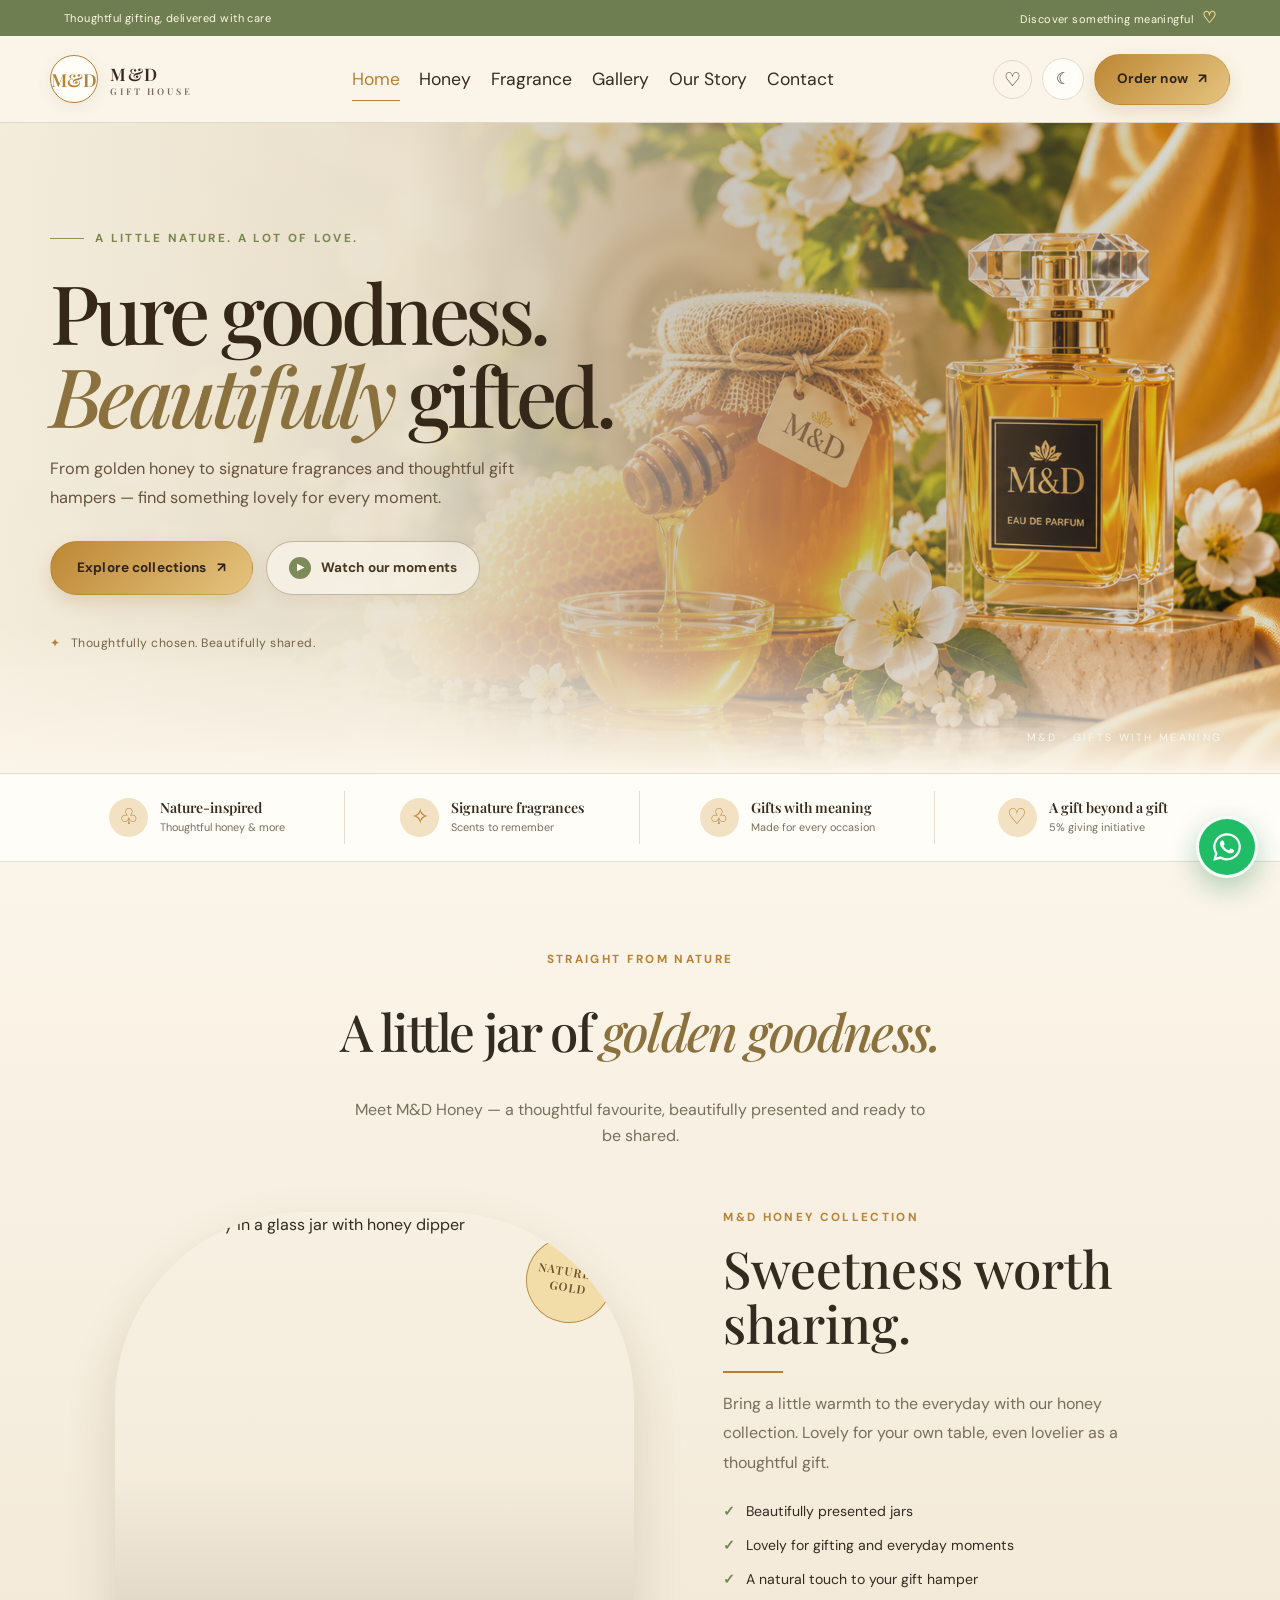
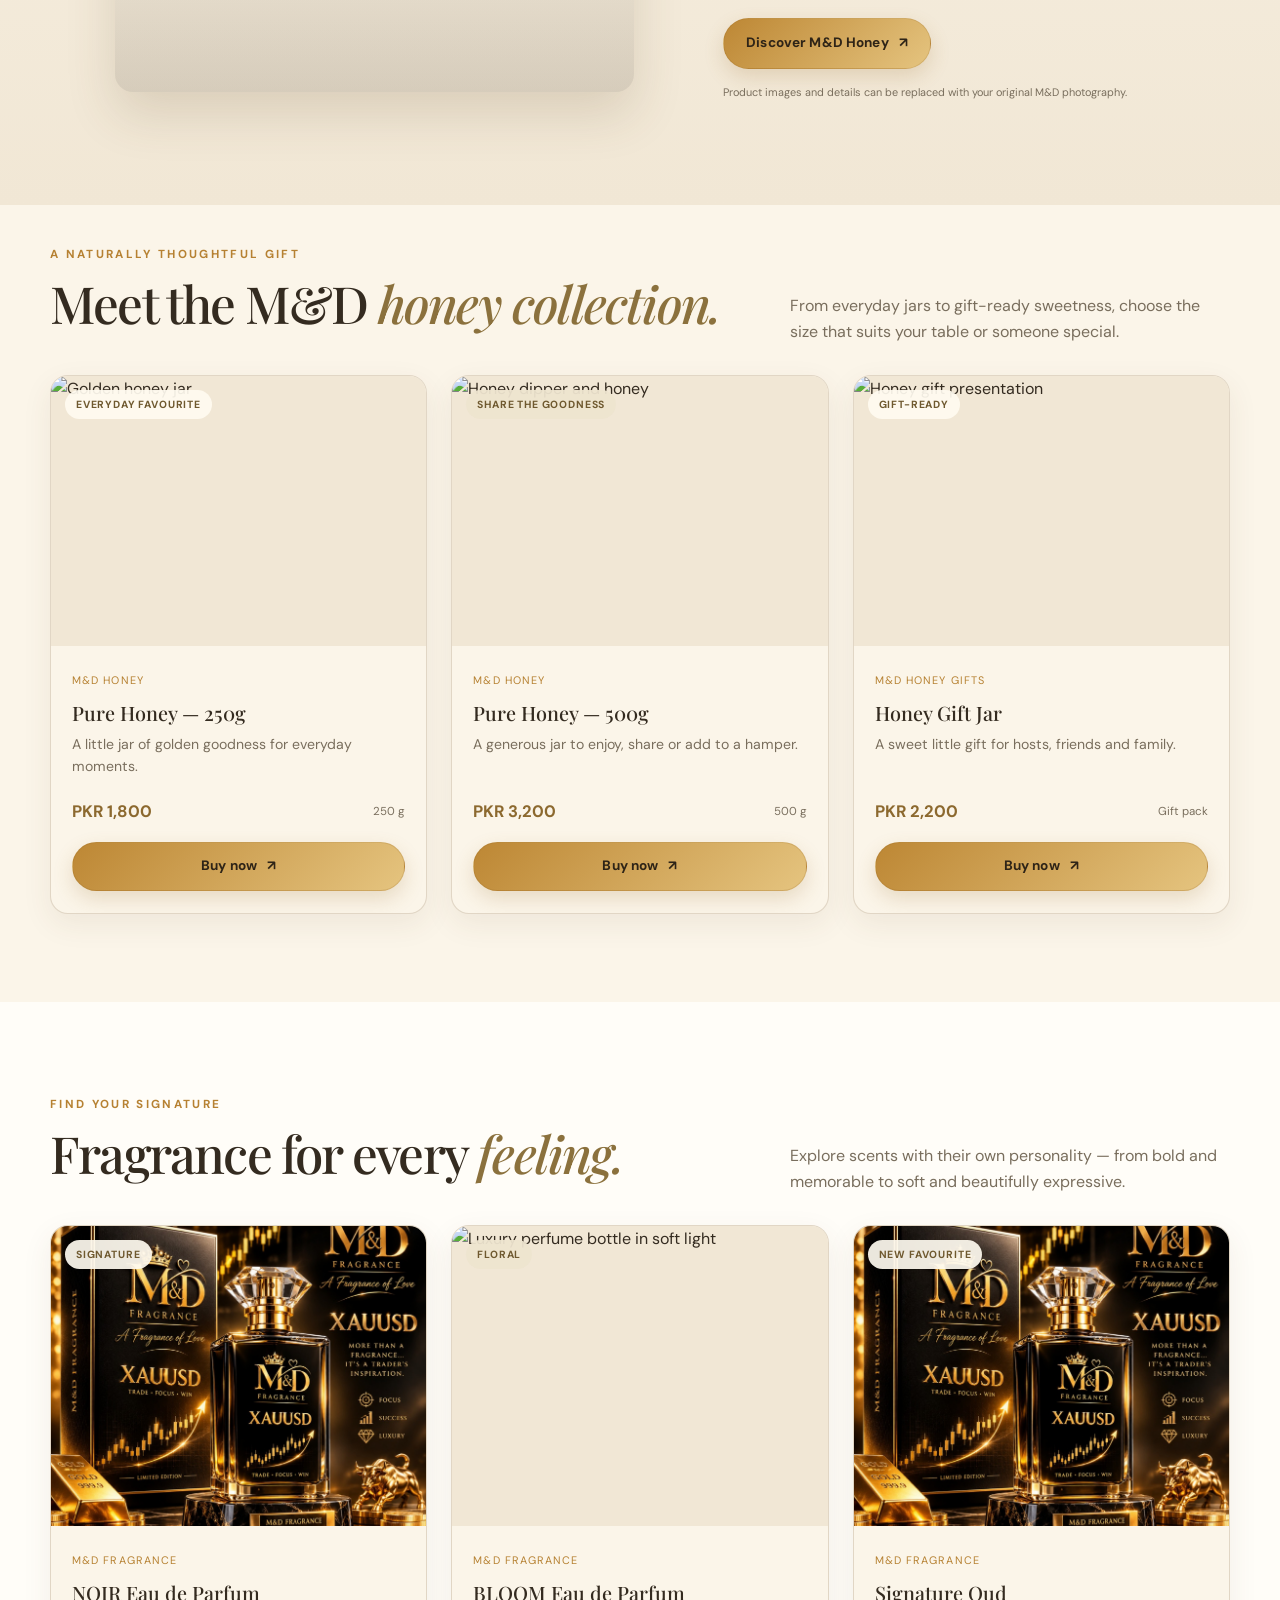
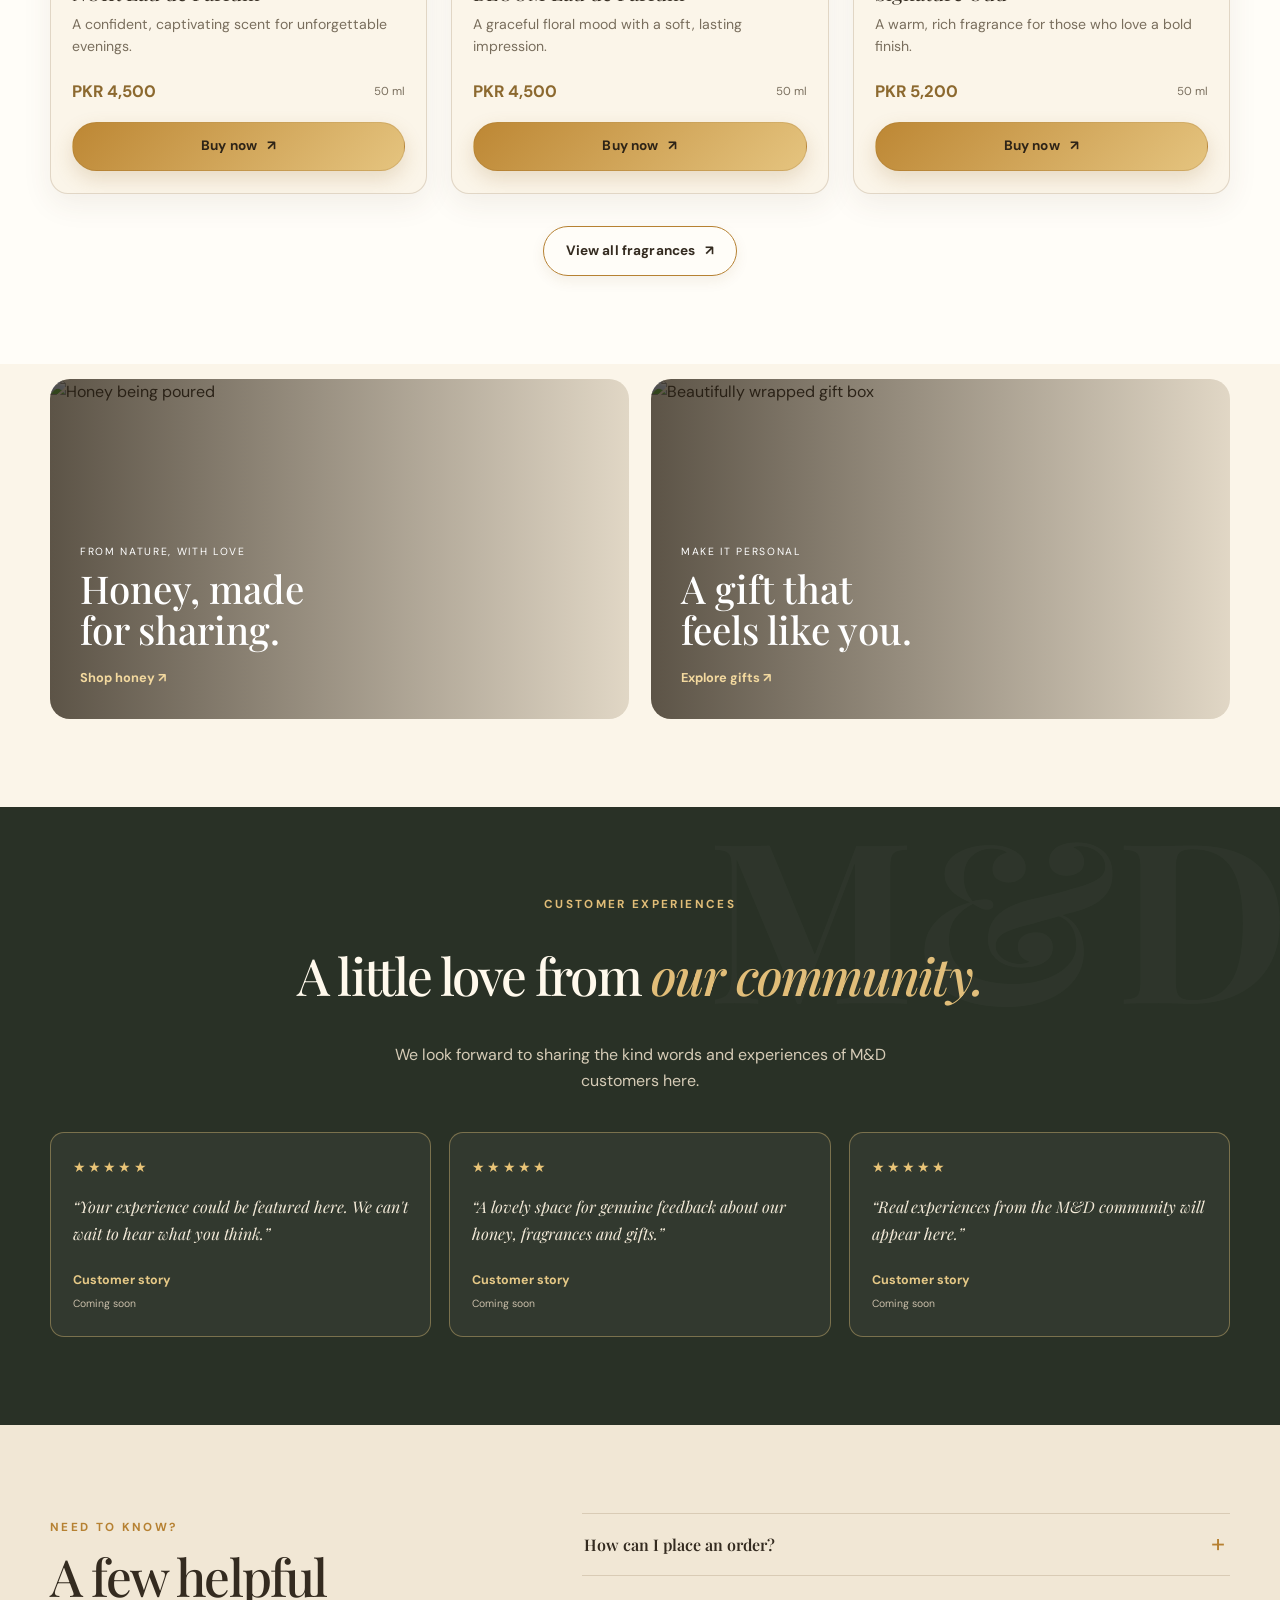
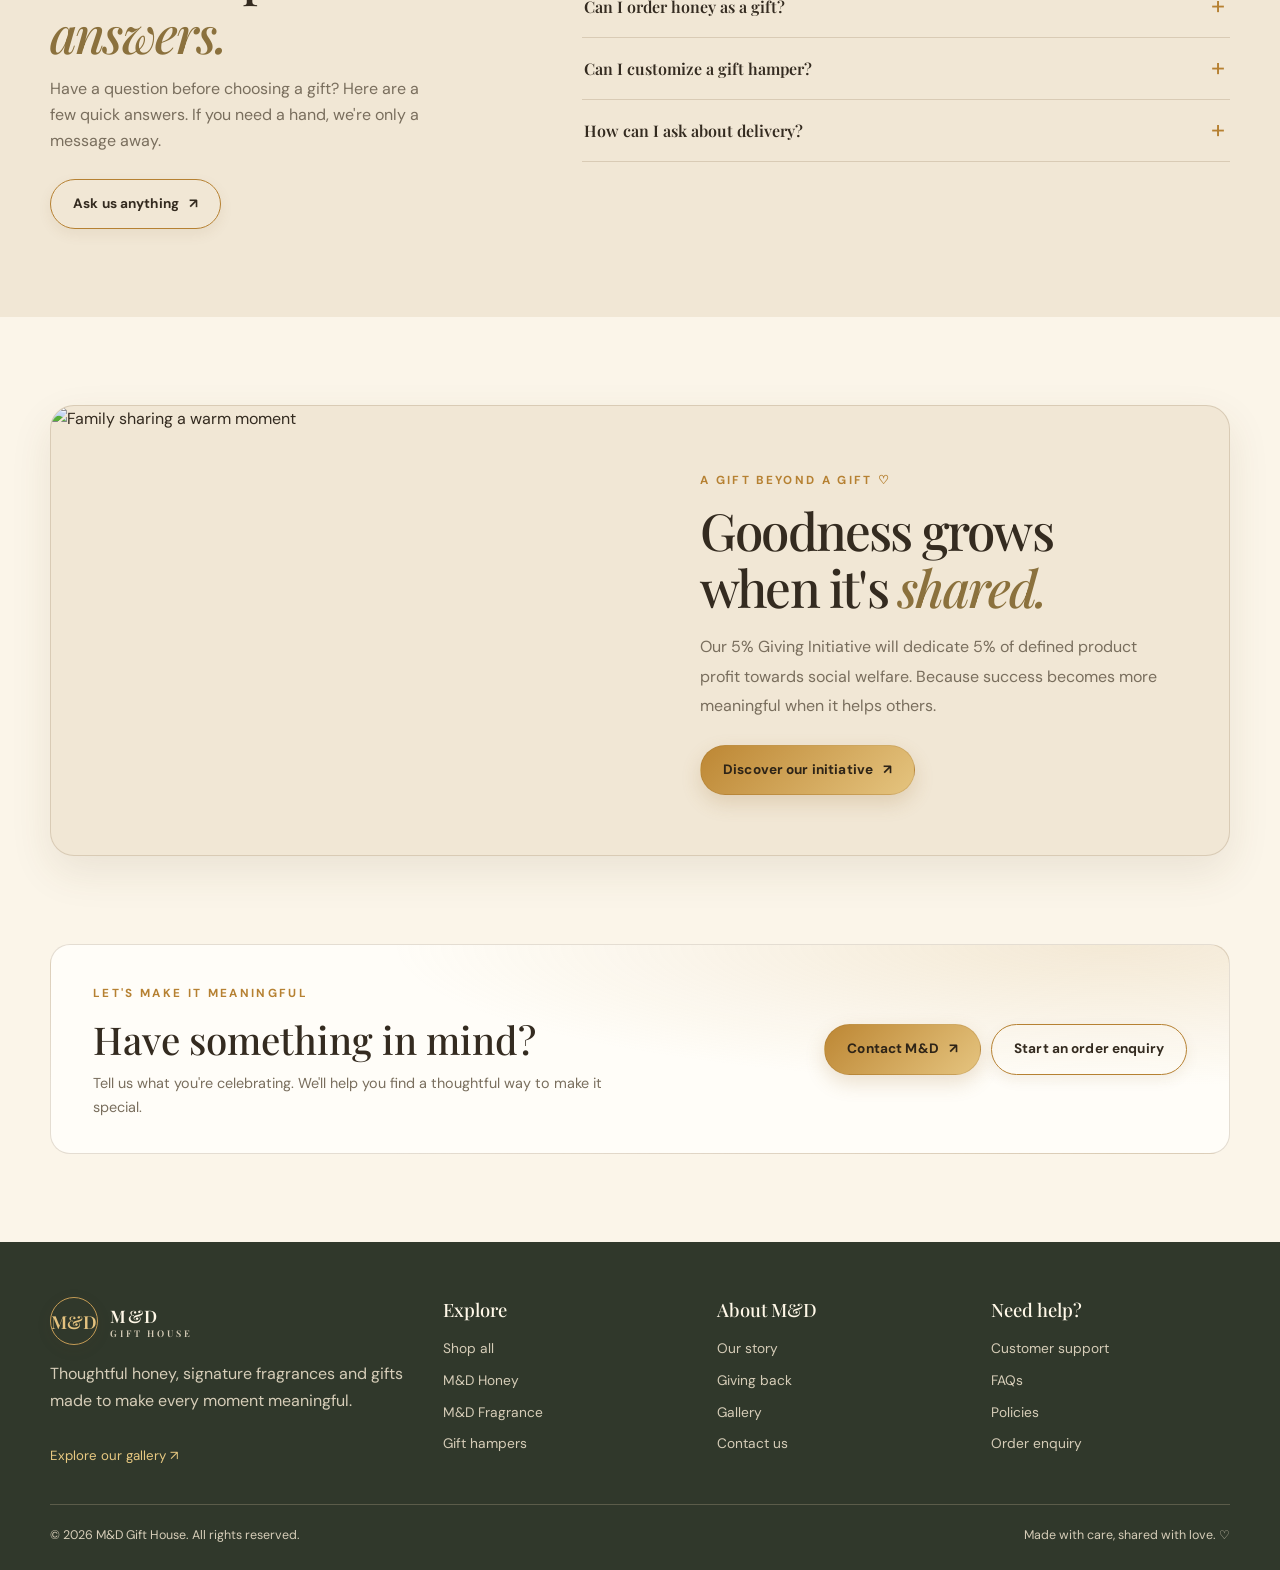
==== index.html @ a3ccd5cc "initial files added ,  working : true" ====
<!doctype html>
<html lang="en" data-theme="light">
  <head>
    <meta charset="utf-8" />
    <meta name="viewport" content="width=device-width,initial-scale=1" />
    <meta name="theme-color" content="#fbf5e9" />
    <title>M&D Gift House | Thoughtful Gifts, Naturally Beautiful</title>
    <meta
      name="description"
      content="Discover M&D honey, signature fragrances and thoughtful gift hampers — made to make every moment meaningful."
    />
    <link rel="preconnect" href="https://fonts.googleapis.com" />
    <link rel="preconnect" href="https://fonts.gstatic.com" crossorigin />
    <link rel="preconnect" href="https://images.unsplash.com" />
    <link
      href="https://fonts.googleapis.com/css2?family=DM+Sans:wght@400;500;600;700&family=Playfair+Display:wght@400;500;600;700&display=swap"
      rel="stylesheet"
    />
    <link rel="stylesheet" href="css/style.css" />
  </head>
  <body class="home-page">
    <div class="announcement">
      <span>Thoughtful gifting, delivered with care</span
      ><span>Discover something meaningful <b>♡</b></span>
    </div>
    <header class="site-header">
      <div class="container nav-wrap">
        <a class="brand" href="index.html" aria-label="M&D Gift House home"
          ><span class="brand-mark">M&amp;D</span
          ><span class="brand-name"
            >M&amp;D<span class="brand-sub">GIFT HOUSE</span></span
          ></a
        >
        <nav class="nav-links" data-nav aria-label="Main navigation">
          <a class="active" href="index.html">Home</a
          ><a href="shop.html#honey">Honey</a
          ><a href="shop.html#fragrance">Fragrance</a
          ><a href="gallery.html">Gallery</a><a href="story.html">Our Story</a
          ><a href="contact.html">Contact</a>
        </nav>
        <div class="nav-actions">
          <a class="nav-icon" href="order.html" aria-label="Your order">♡</a
          ><button
            class="theme-toggle"
            data-theme-toggle
            aria-label="Toggle light and dark theme"
          >
            ☾</button
          ><a class="btn btn--gold nav-cta" href="order.html"
            >Order now <span>↗</span></a
          ><button
            class="menu-toggle"
            data-menu-toggle
            aria-label="Open menu"
            aria-expanded="false"
          >
            ☰
          </button>
        </div>
      </div>
    </header>

    <main>
      <section class="hero hero-c">
        <div class="hero-shade"></div>
        <div class="container hero-inner">
          <div class="hero-content reveal">
            <span class="eyebrow hero-eyebrow"
              ><span class="eyebrow-line"></span> A little nature. A lot of
              love.</span
            >
            <h1>Pure goodness.<br /><em>Beautifully</em> gifted.</h1>
            <p>
              From golden honey to signature fragrances and thoughtful gift
              hampers — find something lovely for every moment.
            </p>
            <div class="hero-actions">
              <a class="btn btn--gold btn--large" href="shop.html"
                >Explore collections <span>↗</span></a
              ><a class="btn btn--glass" href="gallery.html"
                ><span class="play-dot">▶</span> Watch our moments</a
              >
            </div>
            <div class="hero-note">
              <span>✦</span> Thoughtfully chosen. Beautifully shared.
            </div>
          </div>
        </div>
        <div class="hero-bottom-label">M&amp;D · GIFTS WITH MEANING</div>
      </section>

      <section class="benefit-strip">
        <div class="container benefit-grid">
          <div>
            <span class="benefit-icon">♧</span
            ><span
              ><b>Nature-inspired</b
              ><small>Thoughtful honey & more</small></span
            >
          </div>
          <div>
            <span class="benefit-icon">✧</span
            ><span
              ><b>Signature fragrances</b
              ><small>Scents to remember</small></span
            >
          </div>
          <div>
            <span class="benefit-icon">♧</span
            ><span
              ><b>Gifts with meaning</b
              ><small>Made for every occasion</small></span
            >
          </div>
          <div>
            <span class="benefit-icon">♡</span
            ><span
              ><b>A gift beyond a gift</b
              ><small>5% giving initiative</small></span
            >
          </div>
        </div>
      </section>

      <section class="section honey-feature" id="honey">
        <div class="container">
          <div class="section-head section-head-center reveal">
            <span class="eyebrow">Straight from nature</span>
            <h2 class="heading">A little jar of <em>golden goodness.</em></h2>
            <p>
              Meet M&amp;D Honey — a thoughtful favourite, beautifully presented
              and ready to be shared.
            </p>
          </div>
          <div class="honey-layout">
            <div class="honey-photo reveal">
              <img
                src="https://images.unsplash.com/photo-1587049352851-8d4e89133924?auto=format&fit=crop&w=1200&q=88"
                alt="Golden honey in a glass jar with honey dipper"
                loading="lazy"
              /><span class="photo-stamp">NATURE'S<br />GOLD</span>
            </div>
            <div class="honey-copy reveal">
              <span class="eyebrow">M&amp;D honey collection</span>
              <h3>Sweetness worth<br />sharing.</h3>
              <p>
                Bring a little warmth to the everyday with our honey collection.
                Lovely for your own table, even lovelier as a thoughtful gift.
              </p>
              <ul class="check-list">
                <li>Beautifully presented jars</li>
                <li>Lovely for gifting and everyday moments</li>
                <li>A natural touch to your gift hamper</li>
              </ul>
              <a class="btn btn--gold" href="shop.html#honey"
                >Discover M&amp;D Honey <span>↗</span></a
              >
              <div class="honey-footnote">
                Product images and details can be replaced with your original
                M&amp;D photography.
              </div>
            </div>
          </div>
        </div>
      </section>

      <section class="section honey-shop-section">
        <div class="container">
          <div class="section-head reveal">
            <div>
              <span class="eyebrow">A naturally thoughtful gift</span>
              <h2 class="heading">
                Meet the M&amp;D <em>honey collection.</em>
              </h2>
            </div>
            <p>
              From everyday jars to gift-ready sweetness, choose the size that
              suits your table or someone special.
            </p>
          </div>
          <div class="product-grid">
            <article class="product-card reveal">
              <a class="product-photo" href="order.html?product=honey-250"
                ><img
                  src="https://images.unsplash.com/photo-1587049352851-8d4e89133924?auto=format&fit=crop&w=900&q=85"
                  alt="Golden honey jar"
                  loading="lazy"
                /><span class="product-badge">Everyday favourite</span></a
              >
              <div class="product-info">
                <span class="tag">M&amp;D honey</span>
                <h3>Pure Honey — 250g</h3>
                <p>A little jar of golden goodness for everyday moments.</p>
                <div class="product-meta">
                  <span class="price">PKR 1,800</span
                  ><span class="size-label">250 g</span>
                </div>
                <a
                  class="btn btn--gold btn--buy"
                  href="order.html?product=honey-250"
                  >Buy now <span>↗</span></a
                >
              </div>
            </article>
            <article class="product-card reveal">
              <a class="product-photo" href="order.html?product=honey-500"
                ><img
                  src="https://images.unsplash.com/photo-1471943311424-646960669fbc?auto=format&fit=crop&w=900&q=85"
                  alt="Honey dipper and honey"
                  loading="lazy"
                /><span class="product-badge product-badge-soft"
                  >Share the goodness</span
                ></a
              >
              <div class="product-info">
                <span class="tag">M&amp;D honey</span>
                <h3>Pure Honey — 500g</h3>
                <p>A generous jar to enjoy, share or add to a hamper.</p>
                <div class="product-meta">
                  <span class="price">PKR 3,200</span
                  ><span class="size-label">500 g</span>
                </div>
                <a
                  class="btn btn--gold btn--buy"
                  href="order.html?product=honey-500"
                  >Buy now <span>↗</span></a
                >
              </div>
            </article>
            <article class="product-card reveal">
              <a class="product-photo" href="order.html?product=honey-gift"
                ><img
                  src="https://images.unsplash.com/photo-1603905179139-d4b5b7f8f7f8?auto=format&fit=crop&w=900&q=85"
                  alt="Honey gift presentation"
                  loading="lazy"
                /><span class="product-badge">Gift-ready</span></a
              >
              <div class="product-info">
                <span class="tag">M&amp;D honey gifts</span>
                <h3>Honey Gift Jar</h3>
                <p>A sweet little gift for hosts, friends and family.</p>
                <div class="product-meta">
                  <span class="price">PKR 2,200</span
                  ><span class="size-label">Gift pack</span>
                </div>
                <a
                  class="btn btn--gold btn--buy"
                  href="order.html?product=honey-gift"
                  >Buy now <span>↗</span></a
                >
              </div>
            </article>
          </div>
        </div>
      </section>

      <section class="section fragrance-section" id="fragrance">
        <div class="container">
          <div class="section-head reveal">
            <div>
              <span class="eyebrow">Find your signature</span>
              <h2 class="heading">Fragrance for every <em>feeling.</em></h2>
            </div>
            <p>
              Explore scents with their own personality — from bold and
              memorable to soft and beautifully expressive.
            </p>
          </div>
          <div class="product-grid fragrance-grid">
            <article class="product-card reveal">
              <a class="product-photo" href="shop.html#fragrance"
                ><img
                  src="./assets/images/md-xauusd-reference.jpg"
                  alt="Elegant dark perfume bottle"
                  loading="lazy"
                /><span class="product-badge">Signature</span></a
              >
              <div class="product-info">
                <span class="tag">M&amp;D fragrance</span>
                <h3>NOIR Eau de Parfum</h3>
                <p>
                  A confident, captivating scent for unforgettable evenings.
                </p>
                <div class="product-meta">
                  <span class="price">PKR 4,500</span
                  ><span class="size-label">50 ml</span>
                </div>
                <a
                  class="btn btn--gold btn--buy"
                  href="order.html?product=noir-50"
                  >Buy now <span>↗</span></a
                >
              </div>
            </article>
            <article class="product-card reveal">
              <a class="product-photo" href="shop.html#fragrance"
                ><img
                  src="https://images.unsplash.com/photo-1541643600914-78b084683601?auto=format&fit=crop&w=900&q=85"
                  alt="Luxury perfume bottle in soft light"
                  loading="lazy"
                /><span class="product-badge product-badge-soft"
                  >Floral</span
                ></a
              >
              <div class="product-info">
                <span class="tag">M&amp;D fragrance</span>
                <h3>BLOOM Eau de Parfum</h3>
                <p>A graceful floral mood with a soft, lasting impression.</p>
                <div class="product-meta">
                  <span class="price">PKR 4,500</span
                  ><span class="size-label">50 ml</span>
                </div>
                <a
                  class="btn btn--gold btn--buy"
                  href="order.html?product=bloom-50"
                  >Buy now <span>↗</span></a
                >
              </div>
            </article>
            <article class="product-card reveal">
              <a class="product-photo" href="shop.html#fragrance"
                ><img
                  src="./assets/images/md-fragrance-hero.jpg"
                  alt="Premium perfume bottle product photography"
                  loading="lazy"
                /><span class="product-badge">New favourite</span></a
              >
              <div class="product-info">
                <span class="tag">M&amp;D fragrance</span>
                <h3>Signature Oud</h3>
                <p>A warm, rich fragrance for those who love a bold finish.</p>
                <div class="product-meta">
                  <span class="price">PKR 5,200</span
                  ><span class="size-label">50 ml</span>
                </div>
                <a
                  class="btn btn--gold btn--buy"
                  href="order.html?product=oud-50"
                  >Buy now <span>↗</span></a
                >
              </div>
            </article>
          </div>
          <div class="center-action">
            <a class="btn btn--outline" href="shop.html#fragrance"
              >View all fragrances <span>↗</span></a
            >
          </div>
        </div>
      </section>

      <section class="section collection-promo">
        <div class="container promo-grid">
          <a class="promo-card promo-honey reveal" href="shop.html#honey"
            ><img
              src="https://images.unsplash.com/photo-1471943311424-646960669fbc?auto=format&fit=crop&w=1100&q=85"
              alt="Honey being poured"
              loading="lazy"
            /><span class="promo-overlay"></span
            ><span class="promo-copy"
              ><small>FROM NATURE, WITH LOVE</small
              ><strong>Honey, made<br />for sharing.</strong
              ><b>Shop honey ↗</b></span
            ></a
          ><a class="promo-card promo-gifts reveal" href="shop.html#gifts"
            ><img
              src="https://images.unsplash.com/photo-1513201099705-a9746e1e201f?auto=format&fit=crop&w=1100&q=85"
              alt="Beautifully wrapped gift box"
              loading="lazy"
            /><span class="promo-overlay"></span
            ><span class="promo-copy"
              ><small>MAKE IT PERSONAL</small
              ><strong>A gift that<br />feels like you.</strong
              ><b>Explore gifts ↗</b></span
            ></a
          >
        </div>
      </section>

      <section class="section reviews-section">
        <div class="container">
          <div class="section-head section-head-center reveal">
            <span class="eyebrow">Customer experiences</span>
            <h2 class="heading">A little love from <em>our community.</em></h2>
            <p>
              We look forward to sharing the kind words and experiences of
              M&amp;D customers here.
            </p>
          </div>
          <div class="review-grid">
            <article class="review-card reveal">
              <div class="stars">★★★★★</div>
              <p>
                “Your experience could be featured here. We can't wait to hear
                what you think.”
              </p>
              <span class="review-name"
                >Customer story <small>Coming soon</small></span
              >
            </article>
            <article class="review-card reveal">
              <div class="stars">★★★★★</div>
              <p>
                “A lovely space for genuine feedback about our honey, fragrances
                and gifts.”
              </p>
              <span class="review-name"
                >Customer story <small>Coming soon</small></span
              >
            </article>
            <article class="review-card reveal">
              <div class="stars">★★★★★</div>
              <p>
                “Real experiences from the M&amp;D community will appear here.”
              </p>
              <span class="review-name"
                >Customer story <small>Coming soon</small></span
              >
            </article>
          </div>
        </div>
      </section>

      <section class="section faq-section" id="faq">
        <div class="container faq-layout">
          <div class="faq-intro reveal">
            <span class="eyebrow">Need to know?</span>
            <h2 class="heading">A few helpful <em>answers.</em></h2>
            <p>
              Have a question before choosing a gift? Here are a few quick
              answers. If you need a hand, we're only a message away.
            </p>
            <a class="btn btn--outline" href="contact.html"
              >Ask us anything <span>↗</span></a
            >
          </div>
          <div class="faq-list reveal">
            <details>
              <summary>How can I place an order?</summary>
              <p>
                Choose your favourite product and use the Buy Now or Order Now
                button to send your order enquiry through WhatsApp.
              </p>
            </details>
            <details>
              <summary>Can I order honey as a gift?</summary>
              <p>
                Absolutely. You can enquire about M&amp;D Honey and ask us about
                gift-ready presentation and hamper options.
              </p>
            </details>
            <details>
              <summary>Can I customize a gift hamper?</summary>
              <p>
                Yes. Share the occasion and your preferences through our contact
                or order enquiry form and we'll help you explore options.
              </p>
            </details>
            <details>
              <summary>How can I ask about delivery?</summary>
              <p>
                Send us your city and selected products through WhatsApp so our
                team can confirm delivery availability and charges.
              </p>
            </details>
          </div>
        </div>
      </section>

      <section class="section giving-section">
        <div class="container giving-card reveal">
          <div class="giving-art">
            <img
              src="https://images.unsplash.com/photo-1511895426328-dc8714191300?auto=format&fit=crop&w=1000&q=85"
              alt="Family sharing a warm moment"
              loading="lazy"
            />
          </div>
          <div class="giving-copy">
            <span class="eyebrow">A gift beyond a gift ♡</span>
            <h2 class="heading">
              Goodness grows<br />when it's <em>shared.</em>
            </h2>
            <p>
              Our 5% Giving Initiative will dedicate 5% of defined product
              profit towards social welfare. Because success becomes more
              meaningful when it helps others.
            </p>
            <a class="btn btn--gold" href="giving-back.html"
              >Discover our initiative <span>↗</span></a
            >
          </div>
        </div>
      </section>

      <section class="section contact-cta-section">
        <div class="container contact-cta reveal">
          <div>
            <span class="eyebrow">Let's make it meaningful</span>
            <h2>Have something in mind?</h2>
            <p>
              Tell us what you're celebrating. We'll help you find a thoughtful
              way to make it special.
            </p>
          </div>
          <div class="cta-actions">
            <a class="btn btn--gold" href="contact.html"
              >Contact M&amp;D <span>↗</span></a
            ><a class="btn btn--outline" href="order.html"
              >Start an order enquiry</a
            >
          </div>
        </div>
      </section>
    </main>

    <footer class="site-footer">
      <div class="container">
        <div class="footer-grid">
          <div>
            <a class="brand" href="index.html"
              ><span class="brand-mark">M&amp;D</span
              ><span class="brand-name"
                >M&amp;D<span class="brand-sub">GIFT HOUSE</span></span
              ></a
            >
            <p class="muted footer-about">
              Thoughtful honey, signature fragrances and gifts made to make
              every moment meaningful.
            </p>
            <a class="footer-cta" href="gallery.html">Explore our gallery ↗</a>
          </div>
          <div>
            <h4>Explore</h4>
            <div class="footer-links">
              <a href="shop.html">Shop all</a
              ><a href="shop.html#honey">M&amp;D Honey</a
              ><a href="shop.html#fragrance">M&amp;D Fragrance</a
              ><a href="shop.html#gifts">Gift hampers</a>
            </div>
          </div>
          <div>
            <h4>About M&amp;D</h4>
            <div class="footer-links">
              <a href="story.html">Our story</a
              ><a href="giving-back.html">Giving back</a
              ><a href="gallery.html">Gallery</a
              ><a href="contact.html">Contact us</a>
            </div>
          </div>
          <div>
            <h4>Need help?</h4>
            <div class="footer-links">
              <a href="contact.html">Customer support</a
              ><a href="info.html#faq">FAQs</a
              ><a href="info.html#policies">Policies</a
              ><a href="order.html">Order enquiry</a>
            </div>
          </div>
        </div>
        <div class="footer-bottom">
          <span
            >© <span data-year></span> M&amp;D Gift House. All rights
            reserved.</span
          ><span>Made with care, shared with love. ♡</span>
        </div>
      </div>
    </footer>
    <a
      class="whatsapp-float"
      data-whatsapp
      href="#"
      aria-label="Chat with M&D on WhatsApp"
      title="Chat with M&D on WhatsApp"
      ><svg viewBox="0 0 32 32" aria-hidden="true">
        <path
          fill="currentColor"
          d="M16.04 3C8.87 3 3.04 8.75 3.04 15.83c0 2.27.61 4.49 1.77 6.43L3 29l6.94-1.8a13.2 13.2 0 0 0 6.1 1.5h.01c7.17 0 13-5.75 13-12.83 0-3.43-1.35-6.65-3.8-9.08A13.02 13.02 0 0 0 16.04 3Zm0 23.52h-.01a10.9 10.9 0 0 1-5.55-1.51l-.4-.24-4.12 1.07 1.1-3.98-.26-.41a10.6 10.6 0 0 1-1.66-5.62c0-5.9 4.89-10.7 10.9-10.7 2.9 0 5.64 1.11 7.7 3.14a10.5 10.5 0 0 1 3.2 7.56c0 5.9-4.89 10.69-10.9 10.69Zm5.98-8.02c-.33-.16-1.94-.94-2.24-1.05-.3-.11-.52-.16-.74.16-.22.32-.85 1.05-1.04 1.27-.19.21-.38.24-.71.08-.33-.16-1.39-.5-2.65-1.6-.98-.85-1.64-1.9-1.83-2.22-.19-.32-.02-.49.14-.65.15-.14.33-.37.49-.55.16-.19.22-.32.33-.53.11-.21.06-.4-.03-.56-.08-.16-.74-1.75-1.02-2.4-.27-.63-.54-.55-.74-.56h-.63c-.22 0-.57.08-.87.4-.3.32-1.14 1.1-1.14 2.69 0 1.58 1.17 3.11 1.33 3.32.16.21 2.3 3.45 5.58 4.83.78.33 1.39.53 1.86.68.78.24 1.49.21 2.05.13.63-.09 1.94-.78 2.22-1.53.27-.75.27-1.4.19-1.53-.08-.13-.3-.21-.63-.37Z"
        /></svg
    ></a>
    <script src="js/config.js"></script>
    <script src="js/main.js"></script>
  </body>
</html>
---- css/style.css ----
@import url("https://fonts.googleapis.com/css2?family=DM+Sans:wght@400;500;600;700&family=Playfair+Display:wght@400;500;600;700&display=swap");
:root {
  --bg: #f8f5ee;
  --surface: #fffdf8;
  --surface2: #eee6d8;
  --text: #29231b;
  --muted: #766d60;
  --gold: #ad8240;
  --gold2: #d7b879;
  --gold-pale: #ead9b8;
  --line: rgba(93, 69, 34, 0.17);
  --shadow: 0 18px 55px rgba(61, 45, 23, 0.1);
  --radius: 22px;
  --serif: "Playfair Display", Georgia, serif;
  --sans: "DM Sans", Arial, sans-serif;
}
html[data-theme="dark"] {
  --bg: #211d19;
  --surface: #2b2621;
  --surface2: #352e27;
  --text: #f7f0e4;
  --muted: #c0b4a2;
  --gold: #d3ad69;
  --gold2: #efd39b;
  --gold-pale: #57452d;
  --line: rgba(230, 199, 143, 0.2);
  --shadow: 0 18px 55px rgba(0, 0, 0, 0.22);
}
* {
  box-sizing: border-box;
}
html {
  scroll-behavior: smooth;
}
body {
  margin: 0;
  background: var(--bg);
  color: var(--text);
  font-family: var(--sans);
  line-height: 1.65;
  transition:
    background 0.3s,
    color 0.3s;
}
img,
video {
  display: block;
  max-width: 100%;
}
a {
  color: inherit;
  text-decoration: none;
}
button,
input,
select,
textarea {
  font: inherit;
}
button {
  cursor: pointer;
}
.container {
  width: min(1180px, calc(100% - 44px));
  margin: auto;
}
.section {
  padding: 88px 0;
}
.section--compact {
  padding: 58px 0;
}
.eyebrow {
  color: var(--gold);
  font-size: 0.73rem;
  font-weight: 700;
  letter-spacing: 0.2em;
  text-transform: uppercase;
}
.heading {
  font: 500 clamp(2rem, 4vw, 3.35rem)/1.12 var(--serif);
  letter-spacing: -0.035em;
  margin: 10px 0 16px;
}
.lead {
  color: var(--muted);
  max-width: 650px;
  font-size: 1.03rem;
}
.section-head {
  display: flex;
  justify-content: space-between;
  align-items: end;
  gap: 24px;
  margin-bottom: 30px;
}
.section-head p {
  max-width: 440px;
  color: var(--muted);
  margin: 0;
}
.btn {
  display: inline-flex;
  align-items: center;
  justify-content: center;
  gap: 10px;
  border-radius: 999px;
  padding: 14px 23px;
  font-weight: 700;
  font-size: 0.88rem;
  letter-spacing: 0.01em;
  border: 1px solid transparent;
  transition:
    transform 0.25s,
    background 0.25s,
    color 0.25s,
    border-color 0.25s,
    box-shadow 0.25s;
}
.btn:hover {
  transform: translateY(-3px);
}
.btn--gold {
  background: linear-gradient(135deg, #bd9655, #e0c38a);
  color: #241b10;
  box-shadow: 0 8px 22px rgba(173, 130, 64, 0.2);
}
.btn--gold:hover {
  background: linear-gradient(135deg, #d4b16f, #f0d9a7);
  box-shadow: 0 13px 28px rgba(173, 130, 64, 0.28);
}
.btn--outline {
  border-color: var(--gold);
  color: var(--text);
  background: transparent;
}
.btn--outline:hover {
  background: var(--gold-pale);
  border-color: var(--gold);
  color: var(--text);
}
.btn--light {
  background: var(--surface);
  color: var(--text);
  border-color: var(--line);
}
.site-header {
  position: sticky;
  top: 0;
  z-index: 50;
  background: color-mix(in srgb, var(--bg) 90%, transparent);
  backdrop-filter: blur(18px);
  border-bottom: 1px solid var(--line);
}
.nav-wrap {
  min-height: 82px;
  display: flex;
  align-items: center;
  justify-content: space-between;
  gap: 25px;
}
.brand {
  display: flex;
  align-items: center;
  gap: 12px;
  min-width: max-content;
}
.brand-mark {
  width: 43px;
  height: 43px;
  border-radius: 50%;
  display: grid;
  place-items: center;
  border: 1px solid var(--gold);
  font: 600 1rem var(--serif);
  color: var(--gold);
}
.brand-name {
  font: 600 1rem var(--serif);
  letter-spacing: 0.12em;
}
.brand-sub {
  display: block;
  color: var(--muted);
  font-size: 0.57rem;
  letter-spacing: 0.28em;
  text-transform: uppercase;
}
.nav-links {
  display: flex;
  align-items: center;
  gap: 23px;
  font-size: 0.98rem;
  color: var(--muted);
}
.nav-links a {
  transition: color 0.2s;

  font-size: 1.1rem;
}
.nav-links a:hover,
.nav-links a.active {
  color: var(--gold);
}
.nav-actions {
  display: flex;
  align-items: center;
  gap: 10px;
}
.theme-toggle,
.menu-toggle {
  width: 42px;
  height: 42px;
  border-radius: 50%;
  border: 1px solid var(--line);
  background: var(--surface);
  color: var(--text);
  display: grid;
  place-items: center;
}
.menu-toggle {
  display: none;
}
.hero {
  position: relative;
  min-height: 650px;
  display: flex;
  align-items: center;
  overflow: hidden;
  background:
    linear-gradient(
      90deg,
      rgba(28, 23, 17, 0.82),
      rgba(28, 23, 17, 0.36) 58%,
      rgba(28, 23, 17, 0.12)
    ),
    url("/assets/images/hero.png") center/cover;
  /* background: url(../assets/images/Golden\ Honey\ and\ Amber\ Perfume\ Still\ Life.png); */
}
.page-hero {
  background:
    linear-gradient(
      90deg,
      rgba(28, 23, 17, 0.82),
      rgba(28, 23, 17, 0.36) 58%,
      rgba(28, 23, 17, 0.12)
    ),
    url("/assets/images/hero.png") center/cover;
}
/* .page-hero {
  min-height: 550px;

  background:
    linear-gradient(
      90deg,
      rgba(28, 23, 17, 0.55),
      rgba(28, 23, 17, 0.2) 58%,
      rgba(28, 23, 17, 0.05)
    ),
    url("/assets/images/Golden%20Honey%20and%20Amber%20Perfume%20Still%20Life.png");

  background-position: center;
  background-size: cover;
  background-repeat: no-repeat;
} */
.hero:after {
  content: "";
  position: absolute;
  inset: auto 0 0;
  height: 150px;
  background: linear-gradient(transparent, var(--bg));
}
.hero-content {
  position: relative;
  z-index: 1;
  padding: 100px 0;
  max-width: 650px;
  color: #fff;
}
.hero .eyebrow {
  color: #f0d39a;
}
.hero h1 {
  font: 500 clamp(3.3rem, 7vw, 6.4rem)/0.98 var(--serif);
  letter-spacing: -0.055em;
  margin: 18px 0;
}
.hero p {
  color: #f4eadd;
  max-width: 530px;
  font-size: 1.04rem;
}
.hero-actions {
  display: flex;
  gap: 12px;
  flex-wrap: wrap;
  margin-top: 30px;
}
.hero .btn--outline {
  color: #fff;
  border-color: rgba(255, 255, 255, 0.7);
}
.hero .btn--outline:hover {
  color: #fff;
  background: rgba(255, 255, 255, 0.13);
}
.trust-strip {
  background: var(--surface);
  border-block: 1px solid var(--line);
}
.trust-grid {
  display: grid;
  grid-template-columns: repeat(4, 1fr);
}
.trust-item {
  padding: 20px 12px;
  text-align: center;
  border-right: 1px solid var(--line);
  font-size: 0.8rem;
  color: var(--muted);
}
.trust-item:last-child {
  border: 0;
}
.trust-item strong {
  display: block;
  color: var(--text);
  font: 500 1.05rem var(--serif);
}
.tiles {
  display: grid;
  grid-template-columns: repeat(3, 1fr);
  gap: 20px;
}
.tile {
  position: relative;
  min-height: 390px;
  border-radius: var(--radius);
  overflow: hidden;
  background: var(--surface2);
  box-shadow: var(--shadow);
}
.tile img {
  width: 100%;
  height: 100%;
  object-fit: cover;
  position: absolute;
  inset: 0;
  transition: transform 0.7s;
}
.tile:hover img {
  transform: scale(1.06);
}
.tile:after {
  content: "";
  position: absolute;
  inset: 35% 0 0;
  background: linear-gradient(transparent, rgba(24, 18, 12, 0.83));
}
.tile-copy {
  position: absolute;
  z-index: 1;
  bottom: 25px;
  left: 25px;
  right: 25px;
  color: white;
}
.tile-copy h3 {
  font: 500 2rem var(--serif);
  margin: 0 0 5px;
}
.tile-copy p {
  margin: 0 0 15px;
  color: #f0e4d3;
  font-size: 0.87rem;
}
.product-grid {
  display: grid;
  grid-template-columns: repeat(3, 1fr);
  gap: 22px;
}
.product-card {
  background: var(--surface);
  border: 1px solid var(--line);
  border-radius: var(--radius);
  overflow: hidden;
  box-shadow: var(--shadow);
  transition:
    transform 0.3s,
    border-color 0.3s;
}
.product-card:hover {
  transform: translateY(-7px);
  border-color: var(--gold);
}
.product-photo {
  height: 260px;
  background: var(--surface2);
  overflow: hidden;
}
.product-photo img {
  width: 100%;
  height: 100%;
  object-fit: cover;
  transition: transform 0.6s;
}
.product-card:hover img {
  transform: scale(1.045);
}
.product-info {
  padding: 21px;
}
.product-info h3 {
  font: 500 1.35rem var(--serif);
  margin: 5px 0;
}
.product-info p {
  color: var(--muted);
  font-size: 0.88rem;
  margin: 0 0 15px;
}
.product-meta {
  display: flex;
  align-items: center;
  justify-content: space-between;
  margin: 14px 0 17px;
}
.price {
  font-weight: 700;
  color: var(--gold);
  font-size: 1.08rem;
}
.tag {
  font-size: 0.68rem;
  letter-spacing: 0.1em;
  text-transform: uppercase;
  color: var(--gold);
}
.split {
  display: grid;
  grid-template-columns: 1fr 1fr;
  gap: 55px;
  align-items: center;
}
.split-media {
  border-radius: var(--radius);
  overflow: hidden;
  box-shadow: var(--shadow);
  min-height: 420px;
}
.split-media img,
.split-media video {
  width: 100%;
  height: 100%;
  object-fit: cover;
}
.quote-panel {
  padding: 48px;
  border-radius: var(--radius);
  background: var(--surface2);
  border: 1px solid var(--line);
}
.quote-panel blockquote {
  font: 500 clamp(1.7rem, 3vw, 2.6rem)/1.25 var(--serif);
  margin: 12px 0;
}
.giving-banner {
  background:
    linear-gradient(110deg, rgba(36, 29, 20, 0.88), rgba(36, 29, 20, 0.42)),
    url("../assets/images/md-xauusd-reference.jpg") center/cover;
  border-radius: 28px;
  padding: 70px;
  color: #fff;
}
.giving-banner h2 {
  font: 500 clamp(2.4rem, 5vw, 4rem)/1.05 var(--serif);
  max-width: 650px;
  margin: 12px 0;
}
.giving-banner p {
  max-width: 620px;
  color: #f0e5d3;
}
.page-hero {
  padding: 82px 0 68px;
  /* background:
    radial-gradient(ellipse at 85% 0%, var(--gold-pale), transparent 42%),
    var(--surface2); */
  border-bottom: 1px solid var(--line);
}
.page-hero h1 {
  font: 500 clamp(2.7rem, 5vw, 4.7rem)/1.05 var(--serif);
  margin: 12px 0;
}
.form-layout {
  display: grid;
  grid-template-columns: 0.82fr 1.18fr;
  gap: 30px;
  align-items: start;
}
.form-card,
.info-card {
  background: var(--surface);
  border: 1px solid var(--line);
  border-radius: var(--radius);
  padding: 30px;
  box-shadow: var(--shadow);
}
.form-grid {
  display: grid;
  grid-template-columns: 1fr 1fr;
  gap: 17px;
}
.field {
  display: flex;
  flex-direction: column;
  gap: 7px;
}
.field.full {
  grid-column: 1/-1;
}
.field label {
  font-size: 0.78rem;
  font-weight: 700;
  color: var(--text);
}
.field input,
.field select,
.field textarea {
  width: 100%;
  border: 1px solid var(--line);
  border-radius: 12px;
  padding: 13px 14px;
  background: var(--bg);
  color: var(--text);
  outline: none;
  transition:
    border 0.2s,
    box-shadow 0.2s;
}
.field input:focus,
.field select:focus,
.field textarea:focus {
  border-color: var(--gold);
  box-shadow: 0 0 0 3px var(--gold-pale);
}
.field textarea {
  min-height: 125px;
  resize: vertical;
}
.form-note {
  font-size: 0.78rem;
  color: var(--muted);
}
.order-summary {
  background: var(--surface2);
  padding: 19px;
  border-radius: 15px;
  margin: 20px 0;
  border: 1px solid var(--line);
}
.summary-row {
  display: flex;
  justify-content: space-between;
  gap: 15px;
  padding: 6px 0;
  font-size: 0.9rem;
}
.summary-row.total {
  border-top: 1px solid var(--line);
  margin-top: 7px;
  padding-top: 13px;
  font-weight: 700;
  font-size: 1.05rem;
}
.contact-list {
  display: grid;
  gap: 18px;
  margin-top: 25px;
}
.contact-line {
  display: flex;
  gap: 14px;
  align-items: flex-start;
}
.contact-icon {
  width: 42px;
  height: 42px;
  border-radius: 50%;
  display: grid;
  place-items: center;
  background: var(--gold-pale);
  color: var(--gold);
  flex: none;
}
.gallery-grid {
  display: grid;
  grid-template-columns: repeat(3, 1fr);
  gap: 17px;
}
.gallery-item {
  position: relative;
  border-radius: 18px;
  overflow: hidden;
  background: var(--surface2);
  aspect-ratio: 4/5;
  cursor: pointer;
}
.gallery-item img,
.gallery-item video {
  width: 100%;
  height: 100%;
  object-fit: cover;
  transition: transform 0.5s;
}
.gallery-item:hover img,
.gallery-item:hover video {
  transform: scale(1.04);
}
.gallery-item:after {
  content: "▶";
  position: absolute;
  inset: 0;
  display: grid;
  place-items: center;
  color: #fff;
  font-size: 2rem;
  background: rgba(20, 15, 10, 0.12);
  text-shadow: 0 2px 15px #000;
}
.gallery-item span {
  position: absolute;
  z-index: 1;
  bottom: 15px;
  left: 16px;
  color: #fff;
  font-weight: 700;
}
.modal {
  position: fixed;
  inset: 0;
  background: rgba(15, 12, 9, 0.88);
  z-index: 100;
  display: none;
  place-items: center;
  padding: 24px;
}
.modal.open {
  display: grid;
}
.modal video,
.modal img {
  max-width: min(100%, 1000px);
  max-height: 82vh;
  border-radius: 14px;
}
.modal-close {
  position: absolute;
  right: 24px;
  top: 18px;
  color: #fff;
  background: transparent;
  border: 0;
  font-size: 2rem;
}
.site-footer {
  background: var(--surface2);
  border-top: 1px solid var(--line);
  padding: 55px 0 25px;
}
.footer-grid {
  display: grid;
  grid-template-columns: 1.5fr 1fr 1fr 1fr;
  gap: 35px;
}
.footer-grid h4 {
  font: 500 1.15rem var(--serif);
  margin: 0 0 15px;
}
.footer-links {
  display: grid;
  gap: 9px;
  color: var(--muted);
  font-size: 0.86rem;
}
.footer-bottom {
  border-top: 1px solid var(--line);
  margin-top: 35px;
  padding-top: 20px;
  color: var(--muted);
  font-size: 0.78rem;
  display: flex;
  justify-content: space-between;
  gap: 15px;
}
.whatsapp-float {
  position: fixed;
  left: 22px;
  bottom: 22px;
  z-index: 80;
  width: 60px;
  height: 60px;
  border-radius: 50%;
  display: grid;
  place-items: center;
  background: #20bd66;
  color: white;
  box-shadow: 0 10px 28px rgba(20, 120, 65, 0.3);
  font-size: 1.65rem;
  border: 3px solid rgba(255, 255, 255, 0.85);
  transition: transform 0.25s;
}
.whatsapp-float:hover {
  transform: translateY(-5px) scale(1.05);
}
.reveal {
  opacity: 0;
  transform: translateY(22px);
  transition:
    opacity 0.7s,
    transform 0.7s;
}
.reveal.visible {
  opacity: 1;
  transform: none;
}
.notice {
  padding: 13px 16px;
  border-radius: 12px;
  background: var(--gold-pale);
  color: var(--text);
  font-size: 0.83rem;
}
.mobile-only {
  display: none;
}
@media (max-width: 980px) {
  .nav-links {
    gap: 13px;
  }
  .nav-links a {
    font-size: 0.76rem;
  }
  .tiles,
  .product-grid {
    grid-template-columns: repeat(2, 1fr);
  }
  .footer-grid {
    grid-template-columns: repeat(2, 1fr);
  }
  .form-layout {
    grid-template-columns: 1fr;
  }
  .hero {
    min-height: 590px;
  }
}
@media (max-width: 760px) {
  .container {
    width: min(100% - 30px, 600px);
  }
  .nav-wrap {
    min-height: 72px;
  }
  .menu-toggle {
    display: grid;
  }
  .nav-links {
    display: none;
    position: absolute;
    top: 71px;
    left: 0;
    right: 0;
    background: var(--surface);
    padding: 20px 24px 25px;
    border-bottom: 1px solid var(--line);
    box-shadow: var(--shadow);
    flex-direction: column;
    align-items: stretch;
    gap: 0;
  }
  .nav-links.open {
    display: flex;
  }
  .nav-links a {
    padding: 12px 0;
    border-bottom: 1px solid var(--line);
    font-size: 0.9rem;
  }
  .nav-actions .btn {
    display: none;
  }
  .brand-name {
    font-size: 0.88rem;
  }
  .hero {
    min-height: 600px;
    background-position: 58% center;
  }
  .hero-content {
    padding: 85px 0;
  }
  .hero h1 {
    font-size: clamp(3rem, 13vw, 4.7rem);
  }
  .section {
    padding: 65px 0;
  }
  .section-head {
    display: block;
  }
  .section-head p {
    margin-top: 10px;
  }
  .tiles,
  .product-grid,
  .gallery-grid {
    grid-template-columns: 1fr 1fr;
    gap: 13px;
  }
  .tile {
    min-height: 300px;
  }
  .tile-copy {
    left: 17px;
    right: 17px;
    bottom: 18px;
  }
  .tile-copy h3 {
    font-size: 1.5rem;
  }
  .product-photo {
    height: 190px;
  }
  .product-info {
    padding: 15px;
  }
  .product-info h3 {
    font-size: 1.1rem;
  }
  .split {
    grid-template-columns: 1fr;
    gap: 25px;
  }
  .split-media {
    min-height: 300px;
  }
  .quote-panel {
    padding: 28px;
  }
  .giving-banner {
    padding: 40px 25px;
  }
  .form-card,
  .info-card {
    padding: 22px;
  }
  .form-grid {
    grid-template-columns: 1fr;
  }
  .field.full {
    grid-column: auto;
  }
  .trust-grid {
    grid-template-columns: 1fr 1fr;
  }
  .trust-item:nth-child(2) {
    border-right: 0;
  }
  .trust-item:nth-child(-n + 2) {
    border-bottom: 1px solid var(--line);
  }
  .footer-grid {
    grid-template-columns: 1fr 1fr;
    gap: 25px;
  }
  .footer-grid > div:first-child {
    grid-column: 1/-1;
  }
  .footer-bottom {
    display: block;
  }
  .whatsapp-float {
    left: 15px;
    bottom: 15px;
    width: 55px;
    height: 55px;
  }
}
@media (max-width: 420px) {
  .tiles,
  .product-grid,
  .gallery-grid {
    grid-template-columns: 1fr;
  }
  .tile {
    min-height: 360px;
  }
  .hero-actions .btn {
    width: 100%;
  }
  .footer-grid {
    grid-template-columns: 1fr;
  }
  .footer-grid > div:first-child {
    grid-column: auto;
  }
  .brand-mark {
    width: 38px;
    height: 38px;
  }
}
@media (prefers-reduced-motion: reduce) {
  *,
  *:before,
  *:after {
    scroll-behavior: auto !important;
    transition: none !important;
    animation: none !important;
  }
}

/* M&D Concept C — brighter botanical luxury homepage */
:root {
  --bg: #fbf5e9;
  --surface: #fffdf8;
  --surface2: #f1e7d5;
  --text: #342b20;
  --muted: #796e5d;
  --gold: #b68132;
  --gold2: #e1bd78;
  --gold-pale: #f2e2c3;
  --line: rgba(112, 83, 42, 0.19);
  --shadow: 0 16px 42px rgba(89, 66, 34, 0.1);
  --green: #718653;
  --serif: "Playfair Display", Georgia, serif;
}
html[data-theme="dark"] {
  --bg: #25251e;
  --surface: #303027;
  --surface2: #39392e;
  --text: #f8f0df;
  --muted: #d0c4aa;
  --gold: #e0b968;
  --gold2: #f1d493;
  --gold-pale: #51462f;
  --line: rgba(232, 204, 151, 0.22);
  --green: #a5b77d;
  --shadow: 0 18px 48px rgba(0, 0, 0, 0.25);
}
.announcement {
  min-height: 31px;
  padding: 5px 5vw;
  background: #6f7e50;
  color: #fff9e9;
  display: flex;
  justify-content: space-between;
  align-items: center;
  font-size: 0.69rem;
  letter-spacing: 0.04em;
}
.announcement b {
  color: #f4d58f;
  font-size: 1rem;
  margin-left: 5px;
}
.nav-wrap {
  min-height: 86px;
}
.brand-mark {
  width: 48px;
  height: 48px;
  background: var(--surface);
  box-shadow: 0 4px 16px rgba(92, 67, 33, 0.08);
  font-size: 1.12rem;
}
.brand-name {
  font-size: 1.08rem;
  letter-spacing: 0.1em;
}
.brand-sub {
  letter-spacing: 0.31em;
  font-size: 0.58rem;
}
.nav-links {
  gap: clamp(12px, 1.55vw, 23px);
  color: var(--text);
  font-size: 0.79rem;
}
.nav-links a {
  position: relative;
  padding: 8px 0;
}
.nav-links a:after {
  content: "";
  position: absolute;
  left: 0;
  right: 100%;
  bottom: 1px;
  height: 1px;
  background: var(--gold);
  transition: right 0.25s;
}
.nav-links a:hover:after,
.nav-links a.active:after {
  right: 0;
}
.nav-icon {
  width: 39px;
  height: 39px;
  border: 1px solid var(--line);
  border-radius: 50%;
  display: grid;
  place-items: center;
  color: var(--text);
  font-size: 1.2rem;
}
.nav-cta {
  padding: 12px 19px;
}
.hero-c {
  min-height: 650px;
  position: relative;
  display: flex;
  align-items: center;
  overflow: hidden;
  /* background: #e9d9bd
    url("https://images.unsplash.com/photo-1471943311424-646960669fbc?auto=format&fit=crop&w=2200&q=90")
    center 52% / cover no-repeat; */
}
.hero-shade {
  position: absolute;
  inset: 0;
  background: linear-gradient(
    90deg,
    rgba(250, 242, 225, 0.97) 0%,
    rgba(250, 242, 225, 0.88) 32%,
    rgba(250, 242, 225, 0.25) 64%,
    rgba(42, 31, 18, 0.02) 100%
  );
}
.hero-inner {
  position: relative;
  z-index: 2;
}
.hero-content {
  max-width: 610px;
  padding: 100px 0 115px;
  color: #382b1c;
}
.hero-eyebrow {
  display: flex;
  align-items: center;
  gap: 11px;
  color: #7a854d !important;
}
.eyebrow-line {
  width: 34px;
  height: 1px;
  background: #8b965b;
}
.hero h1 {
  font: 500 clamp(3.2rem, 6.4vw, 6.1rem)/1.02 var(--serif);
  letter-spacing: -0.055em;
  margin: 22px 0 17px;
  color: #352819;
}
.hero h1 em,
.heading em {
  font-style: italic;
  color: #8b713d;
}
.hero p {
  max-width: 500px;
  color: #66543d;
  font-size: 1.02rem;
  line-height: 1.8;
}
.hero-actions {
  margin-top: 28px;
  gap: 13px;
}
.btn {
  padding: 13px 22px;
  font-size: 0.85rem;
  box-shadow: 0 5px 14px rgba(117, 82, 31, 0.08);
}
.btn--gold {
  background: linear-gradient(135deg, #bd8734, #e5c47f);
  color: #2e2417;
  border: 1px solid rgba(145, 101, 38, 0.2);
  box-shadow: 0 8px 20px rgba(157, 112, 46, 0.2);
}
.btn--gold:hover {
  background: linear-gradient(135deg, #d19a42, #f0d59a);
  box-shadow: 0 12px 24px rgba(157, 112, 46, 0.27);
}
.btn--large {
  padding: 15px 26px;
}
.btn--glass {
  border: 1px solid rgba(105, 83, 49, 0.36);
  background: rgba(255, 252, 244, 0.55);
  color: #463722;
  backdrop-filter: blur(8px);
}
.btn--glass:hover {
  background: #fffaf0;
}
.play-dot {
  width: 22px;
  height: 22px;
  border-radius: 50%;
  background: #7d8b58;
  color: white;
  display: grid;
  place-items: center;
  font-size: 0.58rem;
  padding-left: 2px;
}
.hero-note {
  margin-top: 38px;
  color: #766347;
  font-size: 0.76rem;
  letter-spacing: 0.04em;
}
.hero-note span {
  color: #b58234;
  margin-right: 7px;
}
.hero-bottom-label {
  position: absolute;
  right: 4.5%;
  bottom: 27px;
  color: #fff9ec;
  font-size: 0.66rem;
  letter-spacing: 0.22em;
  text-shadow: 0 1px 8px #46351e;
}
.benefit-strip {
  background: var(--surface);
  border-block: 1px solid var(--line);
}
.benefit-grid {
  display: grid;
  grid-template-columns: repeat(4, 1fr);
  padding: 17px 0;
}
.benefit-grid > div {
  display: flex;
  align-items: center;
  justify-content: center;
  gap: 12px;
  padding: 7px 12px;
  border-right: 1px solid var(--line);
}
.benefit-grid > div:last-child {
  border: 0;
}
.benefit-icon {
  width: 39px;
  height: 39px;
  display: grid;
  place-items: center;
  border-radius: 50%;
  background: var(--gold-pale);
  color: var(--gold);
  font-size: 1.35rem;
}
.benefit-grid b,
.benefit-grid small {
  display: block;
}
.benefit-grid b {
  font: 600 0.88rem var(--serif);
}
.benefit-grid small {
  font-size: 0.68rem;
  color: var(--muted);
  margin-top: 2px;
}
.section {
  padding: 88px 0;
}
.section-head-center {
  display: flex;
  flex-direction: column;
  align-items: center;
  text-align: center;
  max-width: 690px;
  margin: 0 auto 38px;
}
.section-head-center p {
  max-width: 570px;
  margin: 0;
  color: var(--muted);
}
.heading {
  font-size: clamp(2.1rem, 4vw, 3.45rem);
  margin: 9px 0 13px;
}
.honey-feature {
  background: linear-gradient(180deg, var(--bg), var(--surface2));
}
.honey-layout {
  display: grid;
  grid-template-columns: 1.08fr 0.92fr;
  gap: clamp(35px, 7vw, 95px);
  align-items: center;
  max-width: 1050px;
  margin: 0 auto;
}
.honey-photo {
  position: relative;
  height: 480px;
  border-radius: 190px 190px 18px 18px;
  overflow: hidden;
  box-shadow: 0 22px 50px rgba(92, 68, 32, 0.16);
}
.honey-photo:after {
  content: "";
  position: absolute;
  inset: 55% 0 0;
  background: linear-gradient(transparent, rgba(43, 31, 16, 0.14));
}
.honey-photo img {
  width: 100%;
  height: 100%;
  object-fit: cover;
}
.photo-stamp {
  position: absolute;
  z-index: 2;
  right: 22px;
  top: 25px;
  width: 86px;
  height: 86px;
  border-radius: 50%;
  display: grid;
  place-items: center;
  text-align: center;
  background: #f2dca8;
  color: #6b5129;
  border: 1px solid #b98d48;
  font: 600 0.72rem/1.4 var(--serif);
  letter-spacing: 0.1em;
  transform: rotate(9deg);
}
.honey-copy {
  padding: 15px 0;
}
.honey-copy h3 {
  font: 500 clamp(2.4rem, 4vw, 3.8rem)/1.08 var(--serif);
  margin: 12px 0;
  color: var(--text);
}
.honey-copy h3:after {
  content: "";
  display: block;
  width: 60px;
  height: 2px;
  background: var(--gold);
  margin-top: 19px;
}
.honey-copy > p {
  color: var(--muted);
  max-width: 470px;
  line-height: 1.85;
}
.check-list {
  list-style: none;
  padding: 0;
  margin: 22px 0 27px;
  display: grid;
  gap: 11px;
  color: var(--text);
  font-size: 0.88rem;
}
.check-list li:before {
  content: "✓";
  color: var(--green);
  font-weight: 700;
  margin-right: 11px;
}
.honey-footnote {
  font-size: 0.68rem;
  color: var(--muted);
  margin-top: 15px;
}
.fragrance-section {
  background: var(--surface);
}
.fragrance-section .section-head {
  align-items: end;
}
.product-grid {
  grid-template-columns: repeat(3, minmax(0, 1fr));
  gap: 24px;
}
.product-card {
  border-radius: 18px;
  background: var(--bg);
  box-shadow: 0 10px 30px rgba(83, 62, 34, 0.08);
  border-color: var(--line);
}
.product-photo {
  height: 300px;
  position: relative;
  display: block;
  background: var(--surface2);
}
.product-photo img {
  object-fit: cover;
}
.product-badge {
  position: absolute;
  left: 14px;
  top: 14px;
  border-radius: 99px;
  padding: 6px 11px;
  background: rgba(255, 251, 240, 0.92);
  color: #6f592f;
  font-size: 0.65rem;
  font-weight: 700;
  letter-spacing: 0.08em;
  text-transform: uppercase;
}
.product-badge-soft {
  background: rgba(238, 229, 208, 0.94);
}
.product-info {
  padding: 20px 21px 22px;
}
.product-info h3 {
  font-size: 1.24rem;
  margin: 7px 0;
}
.product-info p {
  min-height: 48px;
  line-height: 1.6;
}
.product-meta {
  margin: 17px 0;
}
.price {
  color: #8c692f;
  font-size: 1.04rem;
}
.size-label {
  font-size: 0.72rem;
  color: var(--muted);
}
.btn--buy {
  width: 100%;
  padding: 12px 18px;
}
.center-action {
  text-align: center;
  margin-top: 32px;
}
.btn--outline {
  border-color: var(--gold);
  background: transparent;
}
.collection-promo {
  padding-top: 15px;
}
.promo-grid {
  display: grid;
  grid-template-columns: 1fr 1fr;
  gap: 22px;
}
.promo-card {
  height: 340px;
  position: relative;
  overflow: hidden;
  border-radius: 20px;
  background: var(--surface2);
  display: block;
}
.promo-card > img {
  width: 100%;
  height: 100%;
  object-fit: cover;
  transition: transform 0.7s;
}
.promo-card:hover > img {
  transform: scale(1.05);
}
.promo-overlay {
  position: absolute;
  inset: 0;
  background: linear-gradient(
    90deg,
    rgba(35, 27, 16, 0.72),
    rgba(35, 27, 16, 0.08)
  );
}
.promo-copy {
  position: absolute;
  left: 30px;
  bottom: 31px;
  color: white;
  display: grid;
  gap: 8px;
}
.promo-copy small {
  font-size: 0.65rem;
  letter-spacing: 0.16em;
}
.promo-copy strong {
  font: 500 clamp(1.8rem, 3vw, 2.7rem)/1.08 var(--serif);
}
.promo-copy b {
  font-size: 0.8rem;
  color: #f3d99f;
  margin-top: 8px;
}
.reviews-section {
  background: #293126;
  color: #fff9ec;
  position: relative;
  overflow: hidden;
}
.reviews-section:before {
  content: "M&D";
  position: absolute;
  right: -10px;
  top: -45px;
  font: 700 14rem var(--serif);
  color: rgba(255, 255, 255, 0.025);
}
.reviews-section .eyebrow {
  color: #e1bd78;
}
.reviews-section .heading {
  color: #fff9ec;
}
.reviews-section .heading em {
  color: #e1bd78;
}
.reviews-section .section-head-center p {
  color: #d5cbb6;
}
.review-grid {
  display: grid;
  grid-template-columns: repeat(3, 1fr);
  gap: 18px;
}
.review-card {
  border: 1px solid rgba(224, 190, 120, 0.42);
  background: rgba(255, 255, 255, 0.045);
  border-radius: 14px;
  padding: 23px 22px;
  min-height: 180px;
}
.stars {
  color: #e9c477;
  letter-spacing: 0.15em;
  font-size: 0.9rem;
}
.review-card p {
  font: italic 1rem/1.65 var(--serif);
  color: #f3ead8;
  margin: 14px 0 19px;
}
.review-name {
  font-weight: 700;
  font-size: 0.78rem;
  color: #e6c987;
}
.review-name small {
  display: block;
  font-weight: 400;
  color: #c9bea9;
  margin-top: 3px;
}
.faq-section {
  background: var(--surface2);
}
.faq-layout {
  display: grid;
  grid-template-columns: 0.8fr 1.2fr;
  gap: clamp(35px, 8vw, 100px);
  align-items: start;
}
.faq-intro p {
  color: var(--muted);
  max-width: 380px;
  margin: 0 0 24px;
}
.faq-list details {
  border-bottom: 1px solid var(--line);
  padding: 0;
}
.faq-list details:first-child {
  border-top: 1px solid var(--line);
}
.faq-list summary {
  list-style: none;
  cursor: pointer;
  padding: 20px 38px 20px 2px;
  position: relative;
  font: 600 1rem var(--serif);
  color: var(--text);
}
.faq-list summary::-webkit-details-marker {
  display: none;
}
.faq-list summary:after {
  content: "+";
  position: absolute;
  right: 5px;
  top: 13px;
  color: var(--gold);
  font: 400 1.6rem var(--sans);
  transition: transform 0.2s;
}
.faq-list details[open] summary:after {
  content: "−";
  transform: rotate(180deg);
}
.faq-list details p {
  color: var(--muted);
  font-size: 0.88rem;
  line-height: 1.8;
  padding: 0 35px 17px 2px;
  margin: 0;
}
.giving-card {
  display: grid;
  grid-template-columns: 1fr 1fr;
  background: var(--surface2);
  border: 1px solid var(--line);
  border-radius: 24px;
  overflow: hidden;
  box-shadow: var(--shadow);
}
.giving-art {
  min-height: 390px;
}
.giving-art img {
  width: 100%;
  height: 100%;
  object-fit: cover;
}
.giving-copy {
  padding: clamp(28px, 5vw, 60px);
  align-self: center;
}
.giving-copy p {
  color: var(--muted);
  line-height: 1.85;
  margin-bottom: 24px;
}
.contact-cta-section {
  padding-top: 0;
}
.contact-cta {
  border: 1px solid var(--line);
  border-radius: 20px;
  padding: 34px 42px;
  background:
    radial-gradient(
      ellipse at 90% 0%,
      rgba(211, 177, 113, 0.26),
      transparent 48%
    ),
    var(--surface);
  display: flex;
  justify-content: space-between;
  align-items: center;
  gap: 25px;
}
.contact-cta h2 {
  font: 500 clamp(1.7rem, 3vw, 2.5rem) var(--serif);
  margin: 7px 0;
}
.contact-cta p {
  color: var(--muted);
  margin: 0;
  max-width: 550px;
  font-size: 0.9rem;
}
.cta-actions {
  display: flex;
  gap: 10px;
  flex-wrap: wrap;
  flex: none;
}
.site-footer {
  background: #30382b;
  color: #fff8e8;
  border: 0;
}
.site-footer .brand-name,
.site-footer .footer-grid h4 {
  color: #fff8e8;
}
.site-footer .brand-sub,
.site-footer .muted,
.site-footer .footer-links,
.site-footer .footer-bottom {
  color: #d6cdb8;
}
.site-footer .brand-mark {
  background: transparent;
  color: #e4c27f;
  border-color: #c49b55;
}
.footer-cta {
  display: inline-block;
  margin-top: 15px;
  color: #e8c981;
  font-size: 0.83rem;
}
.footer-links a:hover {
  color: #e8c981;
}
.footer-bottom {
  border-color: rgba(240, 220, 180, 0.22);
}
.whatsapp-float {
  right: 22px;
  left: auto;
  bottom: 22px;
  width: 62px;
  height: 62px;
  background: #20bd66;
  color: #fff;
  border: 3px solid rgba(255, 255, 255, 0.96);
  box-shadow: 0 10px 28px rgba(20, 120, 65, 0.32);
}
.whatsapp-float svg {
  width: 34px;
  height: 34px;
  display: block;
}
@media (max-width: 980px) {
  .nav-links {
    gap: 11px;
  }
  .nav-links a {
    font-size: 0.72rem;
  }
  .nav-actions {
    gap: 7px;
  }
  .nav-cta {
    padding: 11px 14px;
  }
  .hero-c {
    min-height: 590px;
  }
  .hero-content {
    max-width: 550px;
  }
  .benefit-grid > div {
    justify-content: flex-start;
  }
  .product-photo {
    height: 260px;
  }
}
@media (max-width: 760px) {
  .announcement {
    padding-inline: 16px;
    font-size: 0.61rem;
  }
  .announcement span:last-child {
    display: none;
  }
  .nav-wrap {
    min-height: 73px;
  }
  .nav-links {
    top: 72px;
  }
  .nav-icon {
    display: none;
  }
  .hero-c {
    min-height: 610px;
    background-position: 62% center;
  }
  .hero-shade {
    background: linear-gradient(
      90deg,
      rgba(250, 242, 225, 0.96),
      rgba(250, 242, 225, 0.78) 57%,
      rgba(250, 242, 225, 0.18)
    );
  }
  .hero-content {
    padding: 78px 0 100px;
    max-width: 520px;
  }
  .hero h1 {
    font-size: clamp(3rem, 12vw, 4.6rem);
  }
  .hero-bottom-label {
    font-size: 0.55rem;
    right: 18px;
  }
  .benefit-grid {
    grid-template-columns: 1fr 1fr;
    gap: 0;
  }
  .benefit-grid > div {
    padding: 13px 8px;
    border-bottom: 1px solid var(--line);
    border-right: 1px solid var(--line);
  }
  .benefit-grid > div:nth-child(2) {
    border-right: 0;
  }
  .benefit-grid > div:nth-child(n + 3) {
    border-bottom: 0;
  }
  .benefit-grid b {
    font-size: 0.79rem;
  }
  .benefit-grid small {
    font-size: 0.62rem;
  }
  .section {
    padding: 66px 0;
  }
  .honey-layout {
    grid-template-columns: 1fr;
    gap: 28px;
  }
  .honey-photo {
    height: 390px;
    max-width: 520px;
    width: 100%;
    margin: auto;
    border-radius: 150px 150px 16px 16px;
  }
  .honey-copy {
    max-width: 560px;
    margin: auto;
  }
  .section-head {
    display: block;
  }
  .section-head > p {
    margin-top: 12px;
  }
  .product-grid {
    grid-template-columns: repeat(2, minmax(0, 1fr));
    gap: 14px;
  }
  .product-photo {
    height: 220px;
  }
  .product-info {
    padding: 15px;
  }
  .product-info h3 {
    font-size: 1.05rem;
  }
  .product-info p {
    font-size: 0.78rem;
    min-height: 68px;
  }
  .price {
    font-size: 0.9rem;
  }
  .promo-grid {
    gap: 14px;
  }
  .promo-card {
    height: 290px;
  }
  .promo-copy {
    left: 18px;
    bottom: 20px;
  }
  .promo-copy strong {
    font-size: 1.8rem;
  }
  .review-grid {
    grid-template-columns: 1fr;
    max-width: 540px;
    margin: auto;
  }
  .review-card {
    min-height: 0;
  }
  .faq-layout {
    grid-template-columns: 1fr;
    gap: 24px;
  }
  .giving-card {
    grid-template-columns: 1fr;
  }
  .giving-art {
    min-height: 280px;
    max-height: 330px;
  }
  .giving-copy {
    padding: 30px;
  }
  .contact-cta {
    display: block;
    padding: 28px;
  }
  .cta-actions {
    margin-top: 20px;
  }
  .whatsapp-float {
    right: 15px;
    left: auto;
    bottom: 15px;
    width: 57px;
    height: 57px;
  }
}
@media (max-width: 430px) {
  .hero-actions {
    align-items: stretch;
  }
  .hero-actions .btn {
    width: 100%;
  }
  .product-grid {
    grid-template-columns: repeat(2, minmax(0, 1fr));
    gap: 10px;
  }
  .product-photo {
    height: 175px;
  }
  .product-info {
    padding: 12px;
  }
  .product-info h3 {
    font-size: 0.96rem;
  }
  .product-info p {
    font-size: 0.73rem;
    min-height: 75px;
  }
  .product-meta {
    display: block;
    margin: 12px 0;
  }
  .size-label {
    display: block;
    margin-top: 3px;
  }
  .btn--buy {
    font-size: 0.75rem;
    padding: 10px 12px;
  }
  .promo-grid {
    grid-template-columns: 1fr;
  }
  .promo-card {
    height: 300px;
  }
  .honey-photo {
    height: 330px;
  }
  .benefit-icon {
    width: 33px;
    height: 33px;
    font-size: 1.1rem;
  }
  .benefit-grid > div {
    gap: 8px;
  }
  .footer-grid {
    grid-template-columns: 1fr 1fr;
  }
}
@media (max-width: 360px) {
  .product-grid {
    grid-template-columns: 1fr;
  }
  .product-photo {
    height: 260px;
  }
  .product-info p {
    min-height: 0;
  }
}
.honey-shop-section {
  background: var(--bg);
  padding-top: 35px;
}
.honey-shop-section .product-photo {
  height: 270px;
}
@media (max-width: 760px) {
  .honey-shop-section .product-photo {
    height: 210px;
  }
}
@media (max-width: 430px) {
  .honey-shop-section .product-photo {
    height: 170px;
  }
}
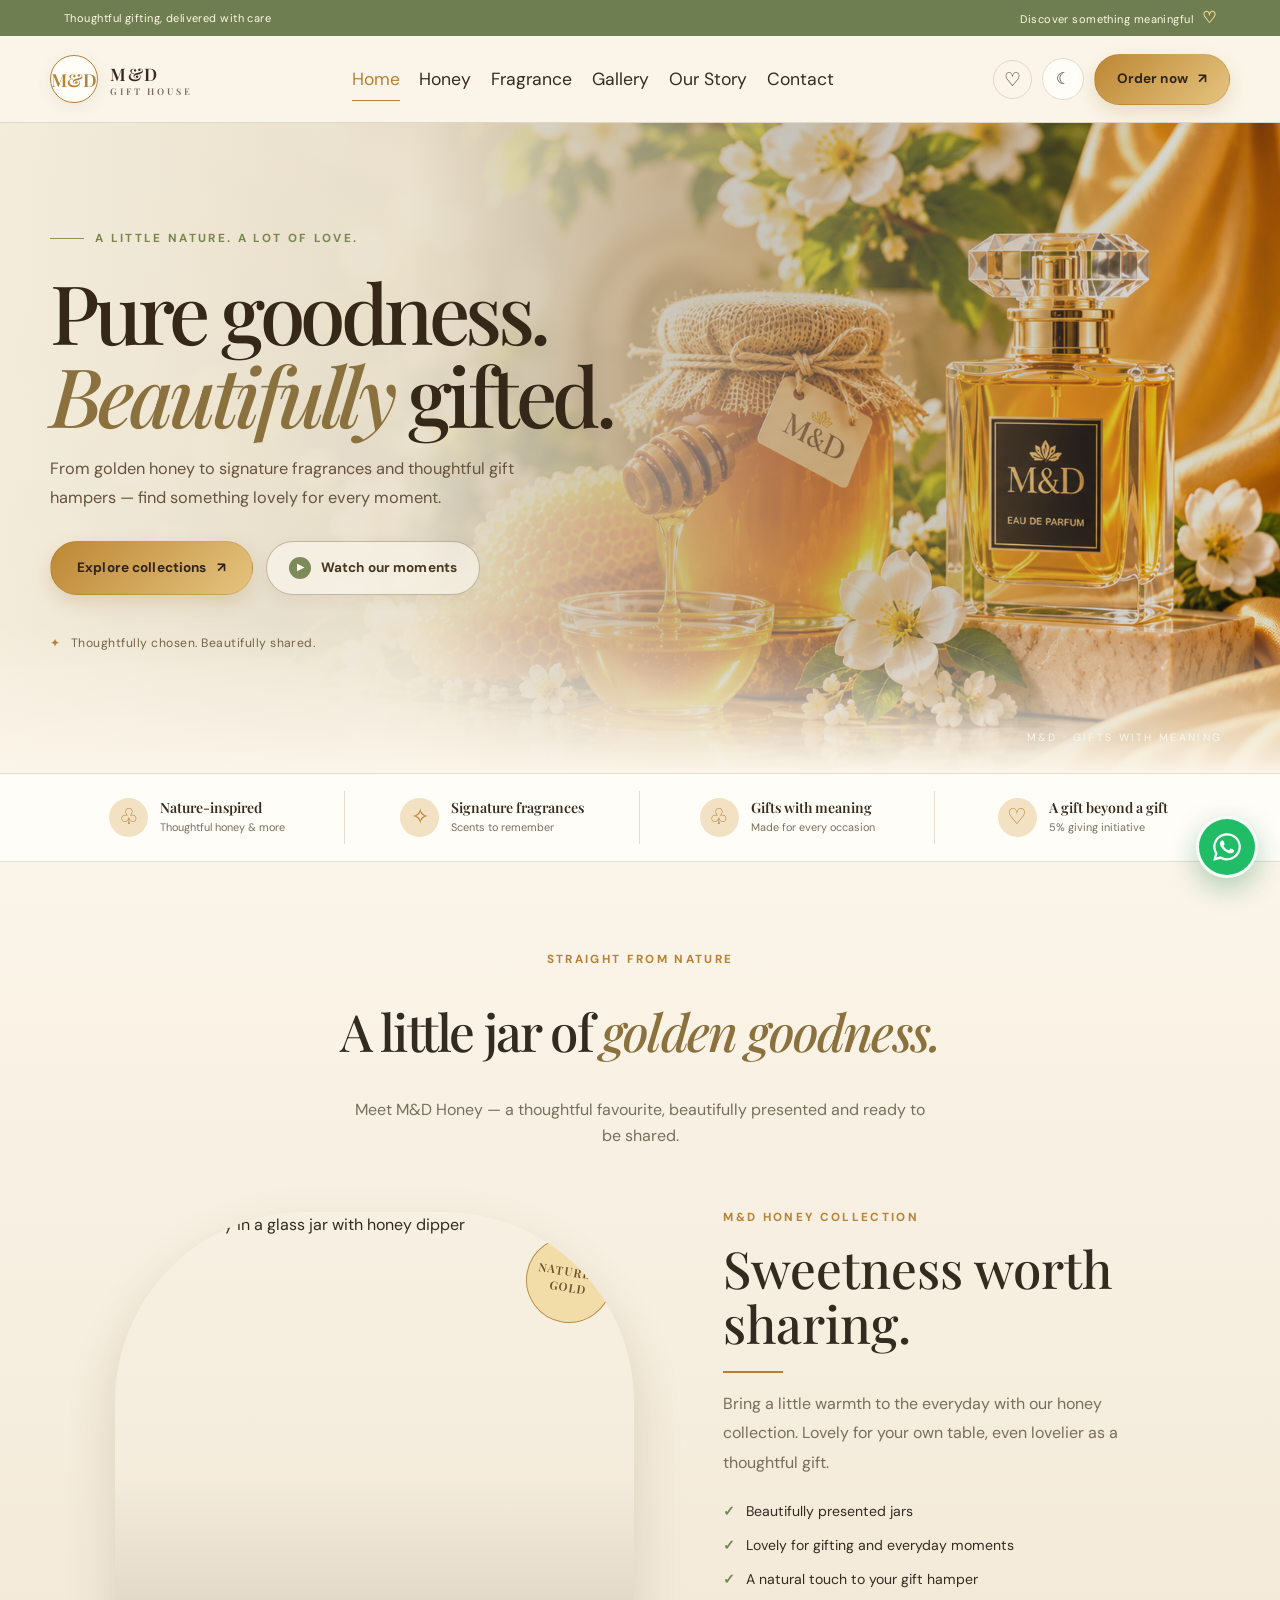
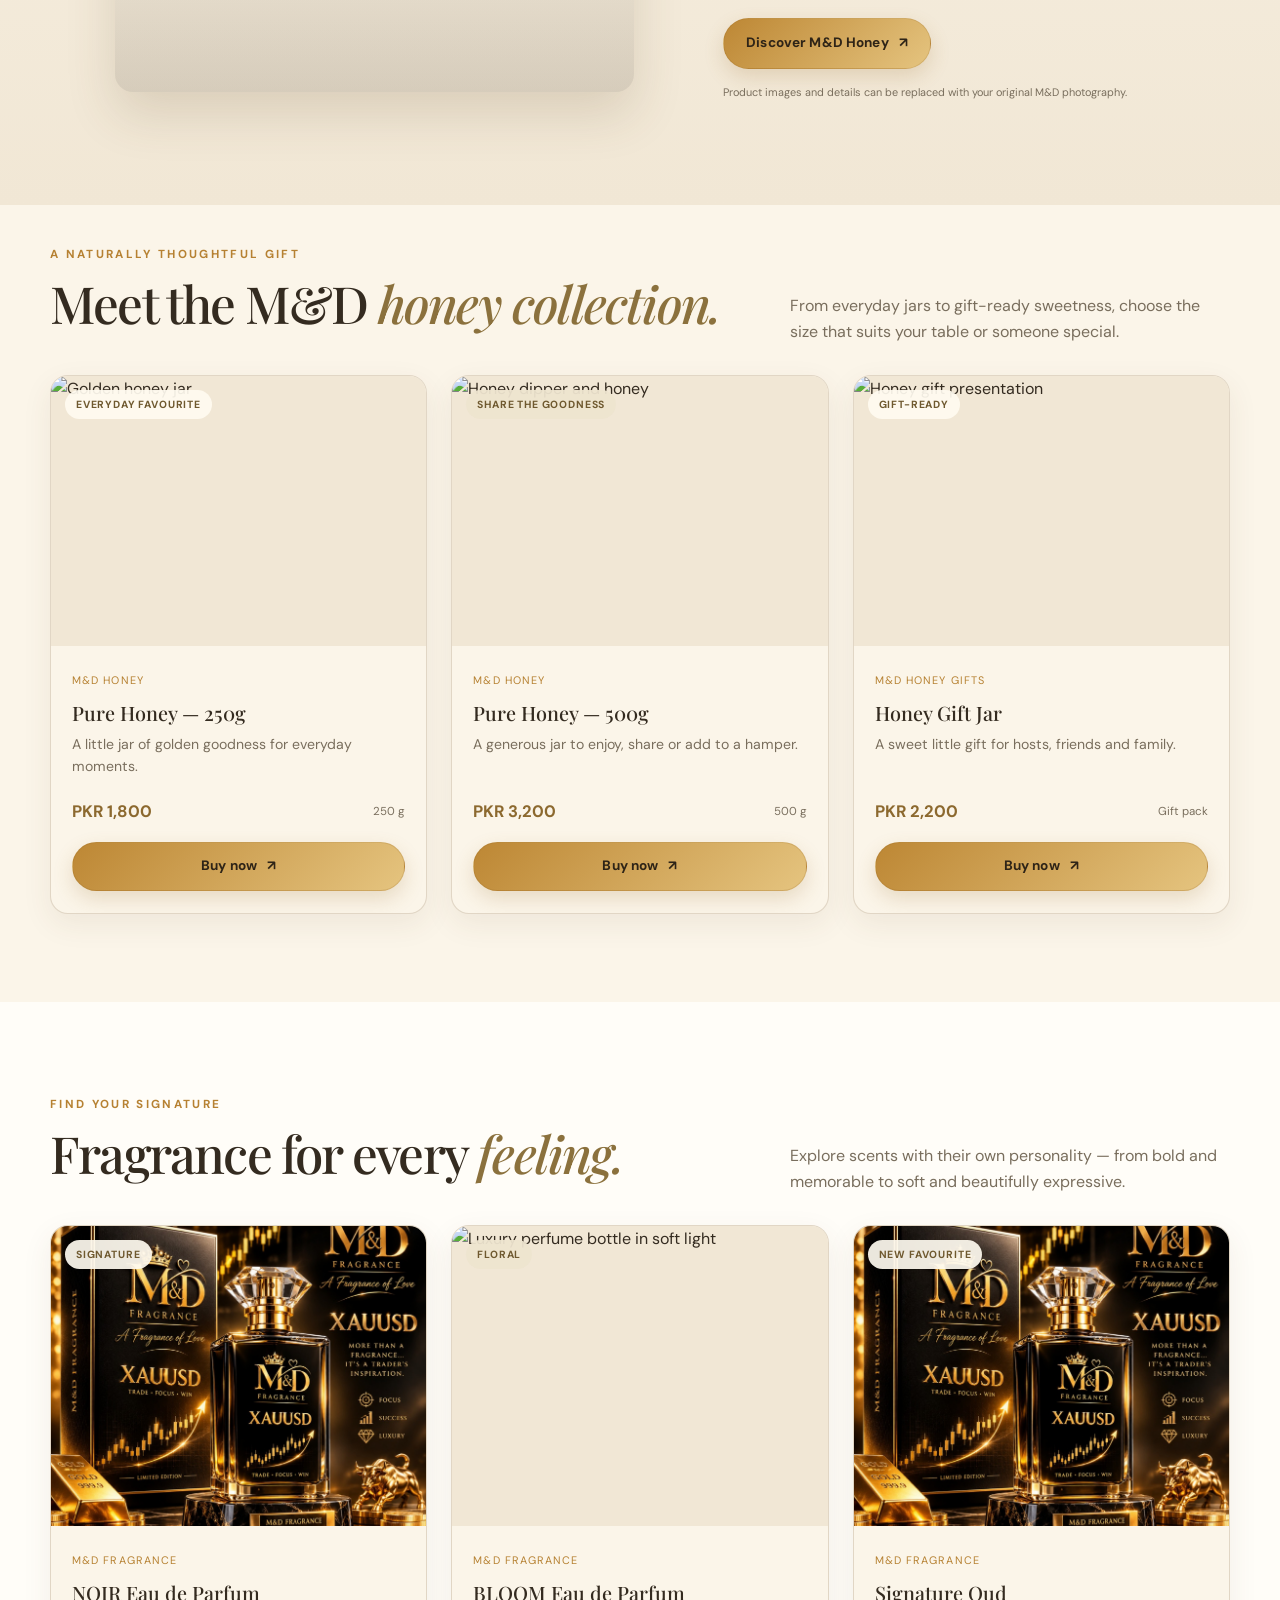
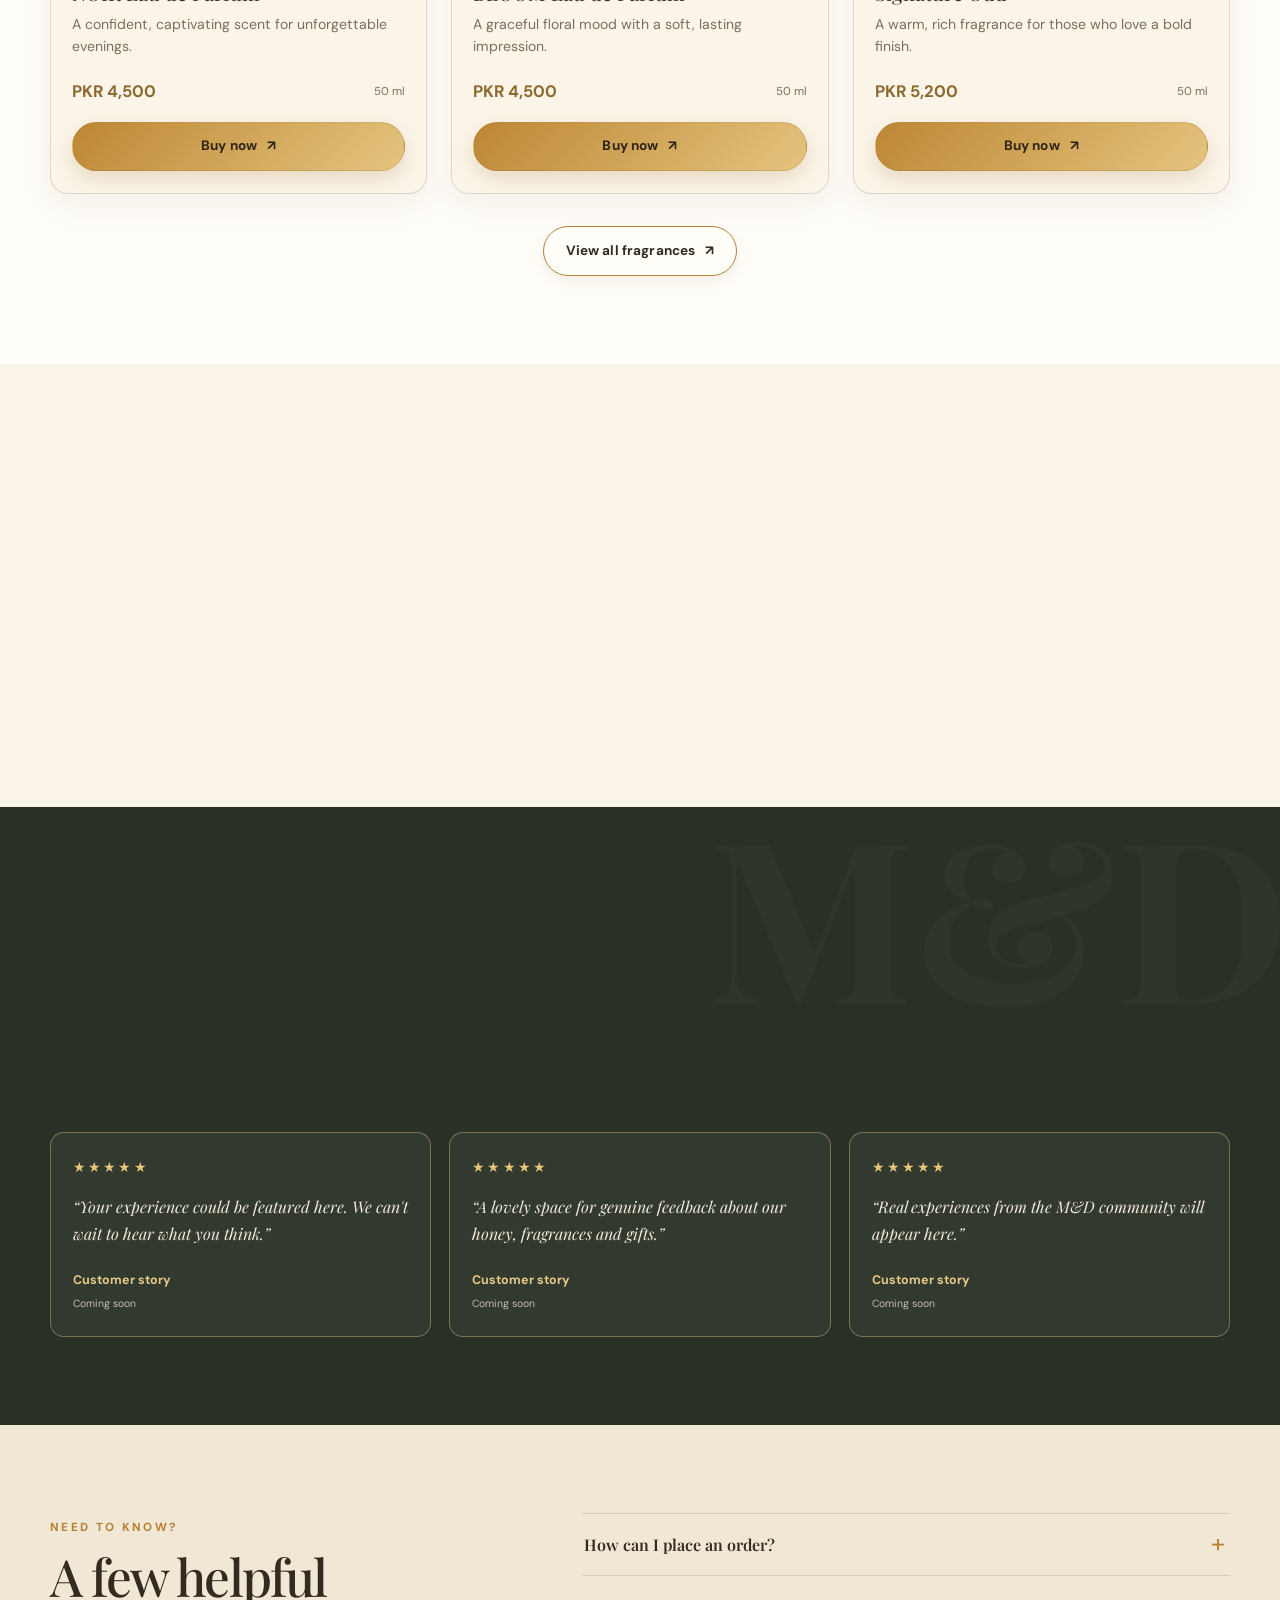
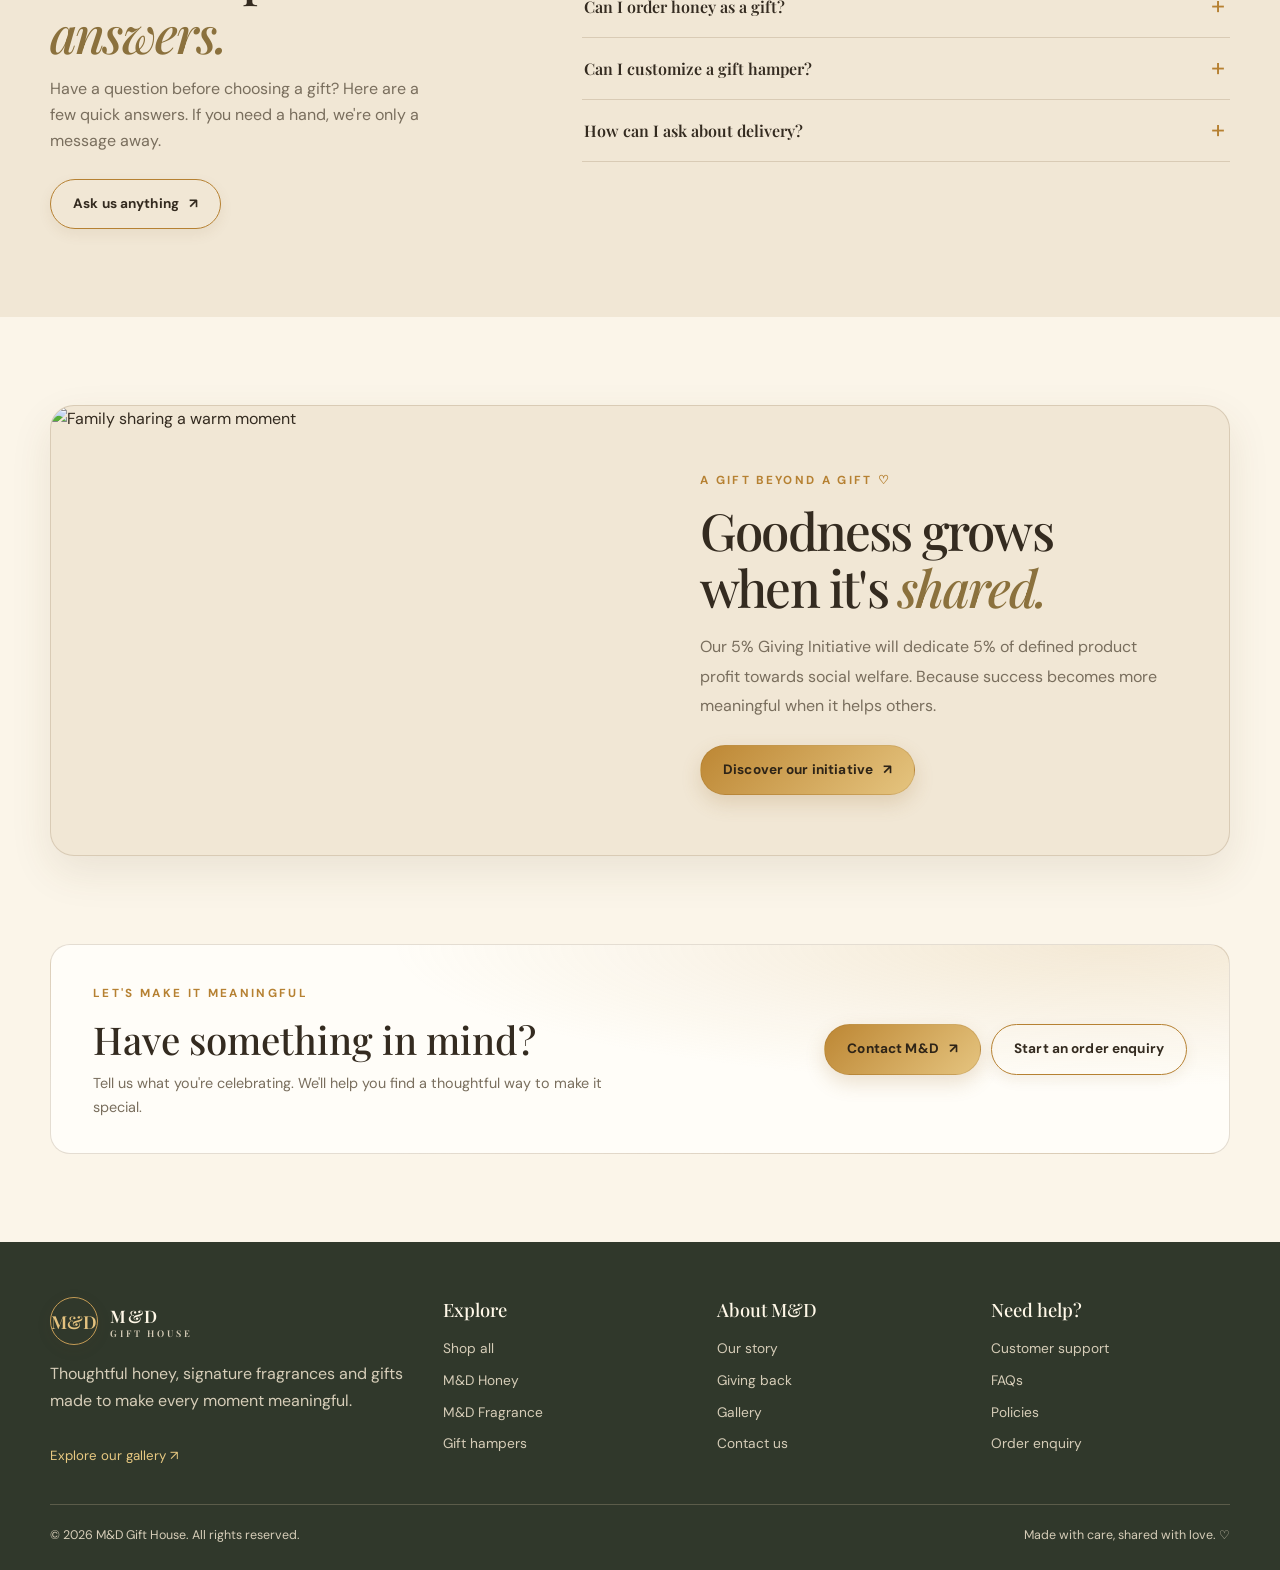
==== commit d28b2a31: "welcome message set" ====
--- a/index.html
+++ b/index.html
@@ -578,6 +578,25 @@
           d="M16.04 3C8.87 3 3.04 8.75 3.04 15.83c0 2.27.61 4.49 1.77 6.43L3 29l6.94-1.8a13.2 13.2 0 0 0 6.1 1.5h.01c7.17 0 13-5.75 13-12.83 0-3.43-1.35-6.65-3.8-9.08A13.02 13.02 0 0 0 16.04 3Zm0 23.52h-.01a10.9 10.9 0 0 1-5.55-1.51l-.4-.24-4.12 1.07 1.1-3.98-.26-.41a10.6 10.6 0 0 1-1.66-5.62c0-5.9 4.89-10.7 10.9-10.7 2.9 0 5.64 1.11 7.7 3.14a10.5 10.5 0 0 1 3.2 7.56c0 5.9-4.89 10.69-10.9 10.69Zm5.98-8.02c-.33-.16-1.94-.94-2.24-1.05-.3-.11-.52-.16-.74.16-.22.32-.85 1.05-1.04 1.27-.19.21-.38.24-.71.08-.33-.16-1.39-.5-2.65-1.6-.98-.85-1.64-1.9-1.83-2.22-.19-.32-.02-.49.14-.65.15-.14.33-.37.49-.55.16-.19.22-.32.33-.53.11-.21.06-.4-.03-.56-.08-.16-.74-1.75-1.02-2.4-.27-.63-.54-.55-.74-.56h-.63c-.22 0-.57.08-.87.4-.3.32-1.14 1.1-1.14 2.69 0 1.58 1.17 3.11 1.33 3.32.16.21 2.3 3.45 5.58 4.83.78.33 1.39.53 1.86.68.78.24 1.49.21 2.05.13.63-.09 1.94-.78 2.22-1.53.27-.75.27-1.4.19-1.53-.08-.13-.3-.21-.63-.37Z"
         /></svg
     ></a>
+
+    <div id="welcome-screen" class="welcome-screen">
+      <div class="welcome-content">
+        <p class="bismillah">بِسْمِ اللَّهِ الرَّحْمَٰنِ الرَّحِيمِ</p>
+
+        <h1>M&D</h1>
+
+        <h2>GIFT HOUSE & FRAGRANCE</h2>
+
+        <p class="welcome-tagline">A Little Luxury. A Lot of Love.</p>
+
+        <div class="loader">
+          <span></span>
+        </div>
+
+        <p class="loading-text">WELCOME TO OUR WORLD</p>
+      </div>
+    </div>
+
     <script src="js/config.js"></script>
     <script src="js/main.js"></script>
   </body>
--- a/css/style.css
+++ b/css/style.css
@@ -14,6 +14,179 @@
   --serif: "Playfair Display", Georgia, serif;
   --sans: "DM Sans", Arial, sans-serif;
 }
+
+/* =================================
+   M&D DARK LUXURY WELCOME SCREEN
+================================= */
+
+/* .welcome-screen {
+  position: fixed;
+  inset: 0;
+  z-index: 99999;
+
+  display: flex;
+  align-items: center;
+  justify-content: center;
+
+  background:
+    linear-gradient(135deg, rgba(10, 12, 11, 0.82), rgba(18, 20, 17, 0.72)),
+    url("../assets/images/welcome.jpeg") center / cover no-repeat;
+
+  background-color: #101210;
+
+  transition:
+    opacity 0.8s ease,
+    visibility 0.8s ease;
+} */
+.welcome-screen {
+  position: fixed;
+  inset: 0;
+  z-index: 99999;
+
+  display: flex;
+  align-items: center;
+  justify-content: center;
+
+  background-color: #101210;
+
+  background-image:
+    linear-gradient(rgba(10, 12, 11, 0.45), rgba(10, 12, 11, 0.55)),
+    url("../assets/images/hero.png");
+
+  background-position: center center;
+  background-size: cover;
+  background-repeat: no-repeat;
+
+  transition:
+    opacity 0.8s ease,
+    visibility 0.8s ease;
+}
+.welcome-screen.hide {
+  opacity: 0;
+  visibility: hidden;
+  pointer-events: none;
+}
+
+/* CONTENT */
+
+.welcome-content {
+  text-align: center;
+  padding: 25px;
+  animation: welcomeAppear 1s ease;
+}
+
+/* BISMILLAH */
+
+.bismillah {
+  color: #d6b779;
+  font-size: clamp(22px, 4vw, 30px);
+  font-weight: 600;
+  margin-bottom: 32px;
+  text-shadow: 0 2px 12px rgba(0, 0, 0, 0.5);
+}
+
+/* BRAND NAME */
+
+.welcome-content h1 {
+  /* color: #e8c989; */
+  color: black;
+  font-size: clamp(65px, 12vw, 100px);
+  font-weight: 800;
+  letter-spacing: 10px;
+  line-height: 1;
+  margin: 0;
+
+  text-shadow: 0 4px 25px rgba(214, 183, 121, 0.2);
+}
+
+/* BRAND HEADING */
+
+.welcome-content h2 {
+  /* color: #f5e9d0; */
+  color: black;
+  font-size: clamp(14px, 3vw, 19px);
+  font-weight: 700;
+  letter-spacing: 4px;
+  margin-top: 16px;
+}
+
+/* TAGLINE */
+
+.welcome-tagline {
+  color: #d0c2a8;
+  font-size: 15px;
+  font-weight: 500;
+  letter-spacing: 1px;
+  margin-top: 20px;
+}
+
+/* LOADER */
+
+.loader {
+  width: 155px;
+  height: 3px;
+  background: rgba(214, 183, 121, 0.2);
+  margin: 38px auto 16px;
+  overflow: hidden;
+  border-radius: 20px;
+}
+
+.loader span {
+  display: block;
+  width: 40%;
+  height: 100%;
+  background: #d6b779;
+  box-shadow: 0 0 12px rgba(214, 183, 121, 0.7);
+  animation: loading 1.2s infinite ease-in-out;
+}
+
+/* LOADING TEXT */
+
+.loading-text {
+  color: #d6b779;
+  font-size: 10px;
+  font-weight: 700;
+  letter-spacing: 3px;
+}
+
+/* ANIMATIONS */
+
+@keyframes loading {
+  from {
+    transform: translateX(-110%);
+  }
+  to {
+    transform: translateX(260%);
+  }
+}
+
+@keyframes welcomeAppear {
+  from {
+    opacity: 0;
+    transform: translateY(20px);
+  }
+  to {
+    opacity: 1;
+    transform: translateY(0);
+  }
+}
+
+/* MOBILE */
+
+@media (max-width: 600px) {
+  .welcome-content {
+    padding: 20px;
+  }
+
+  .welcome-content h1 {
+    letter-spacing: 6px;
+  }
+
+  .welcome-content h2 {
+    letter-spacing: 2px;
+  }
+}
+
 html[data-theme="dark"] {
   --bg: #211d19;
   --surface: #2b2621;
@@ -234,7 +407,7 @@
       rgba(28, 23, 17, 0.36) 58%,
       rgba(28, 23, 17, 0.12)
     ),
-    url("/assets/images/hero.png") center/cover;
+    url("../assets/images/hero.png") center/cover;
   /* background: url(../assets/images/Golden\ Honey\ and\ Amber\ Perfume\ Still\ Life.png); */
 }
 .page-hero {
@@ -245,7 +418,7 @@
       rgba(28, 23, 17, 0.36) 58%,
       rgba(28, 23, 17, 0.12)
     ),
-    url("/assets/images/hero.png") center/cover;
+    url("../assets/images/hero.png") center/cover;
 }
 /* .page-hero {
   min-height: 550px;
@@ -257,7 +430,7 @@
       rgba(28, 23, 17, 0.2) 58%,
       rgba(28, 23, 17, 0.05)
     ),
-    url("/assets/images/Golden%20Honey%20and%20Amber%20Perfume%20Still%20Life.png");
+    url("assets/images/Golden%20Honey%20and%20Amber%20Perfume%20Still%20Life.png");
 
   background-position: center;
   background-size: cover;
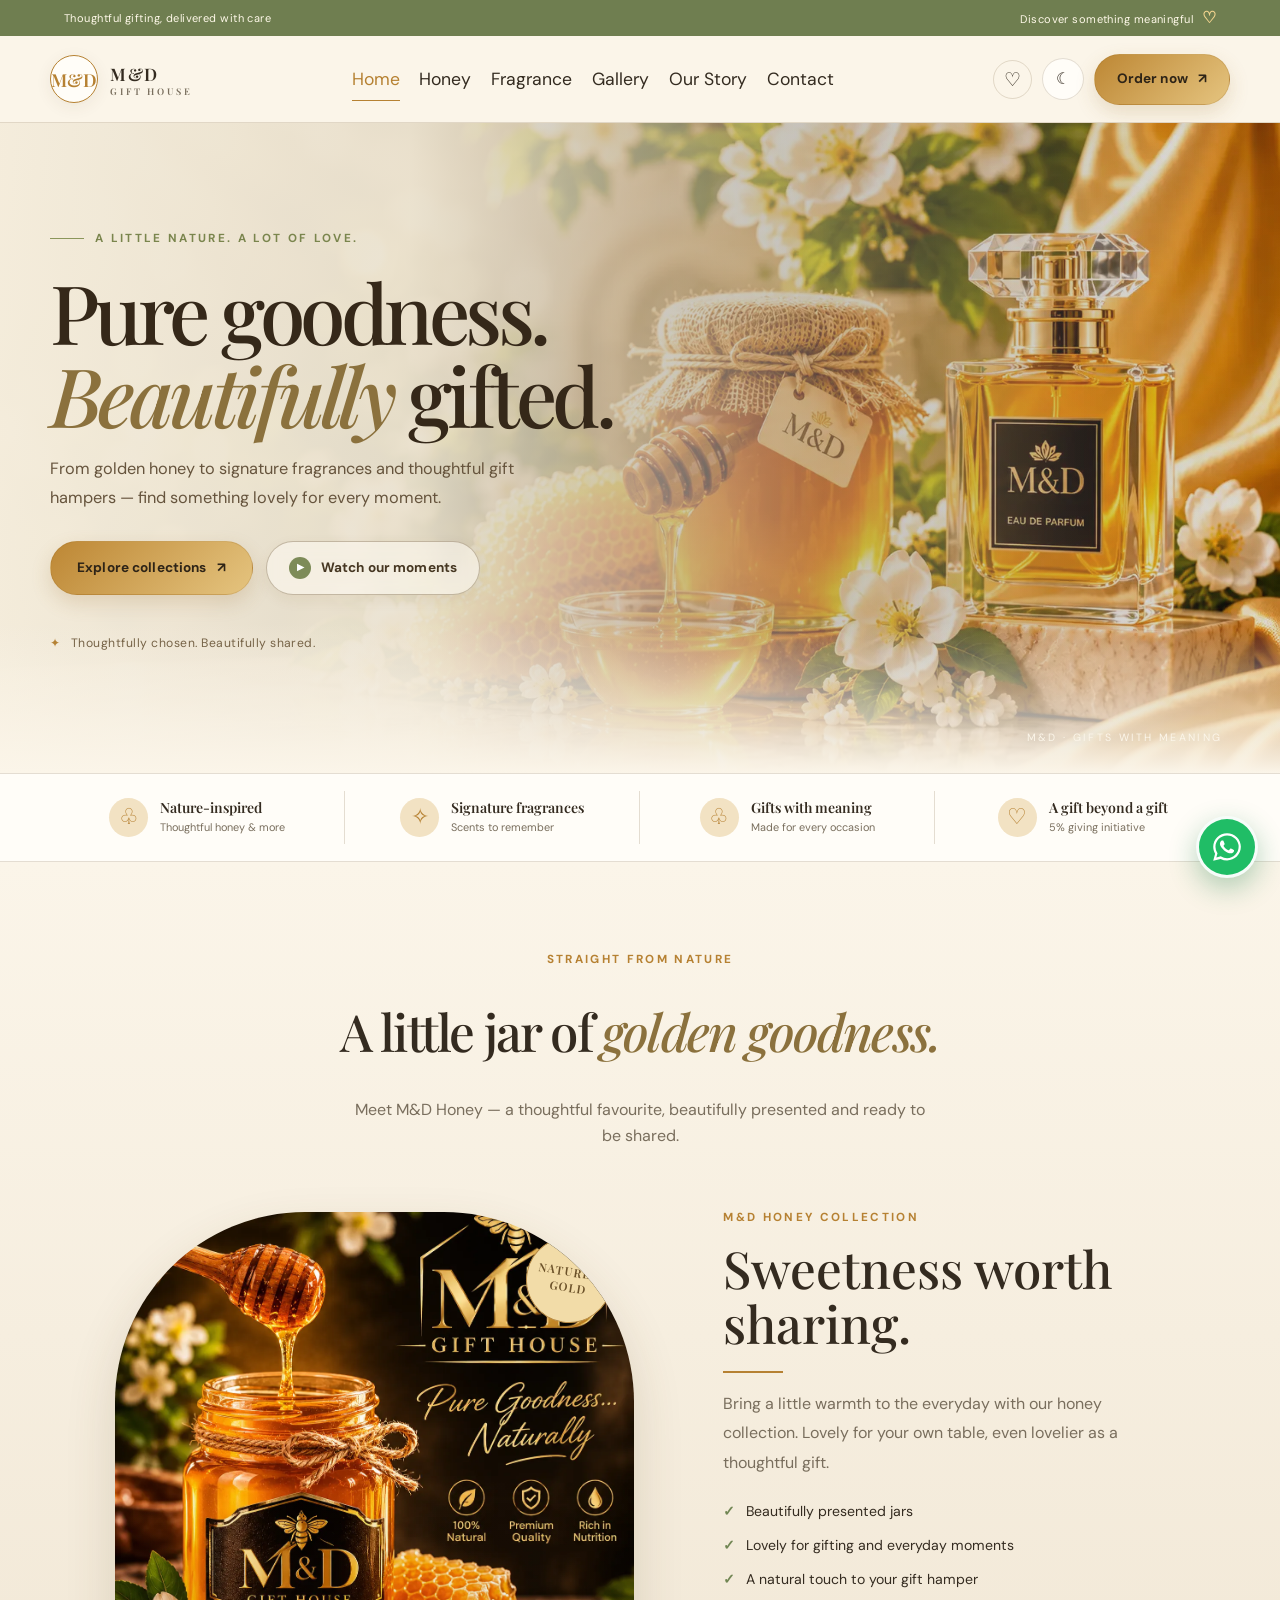
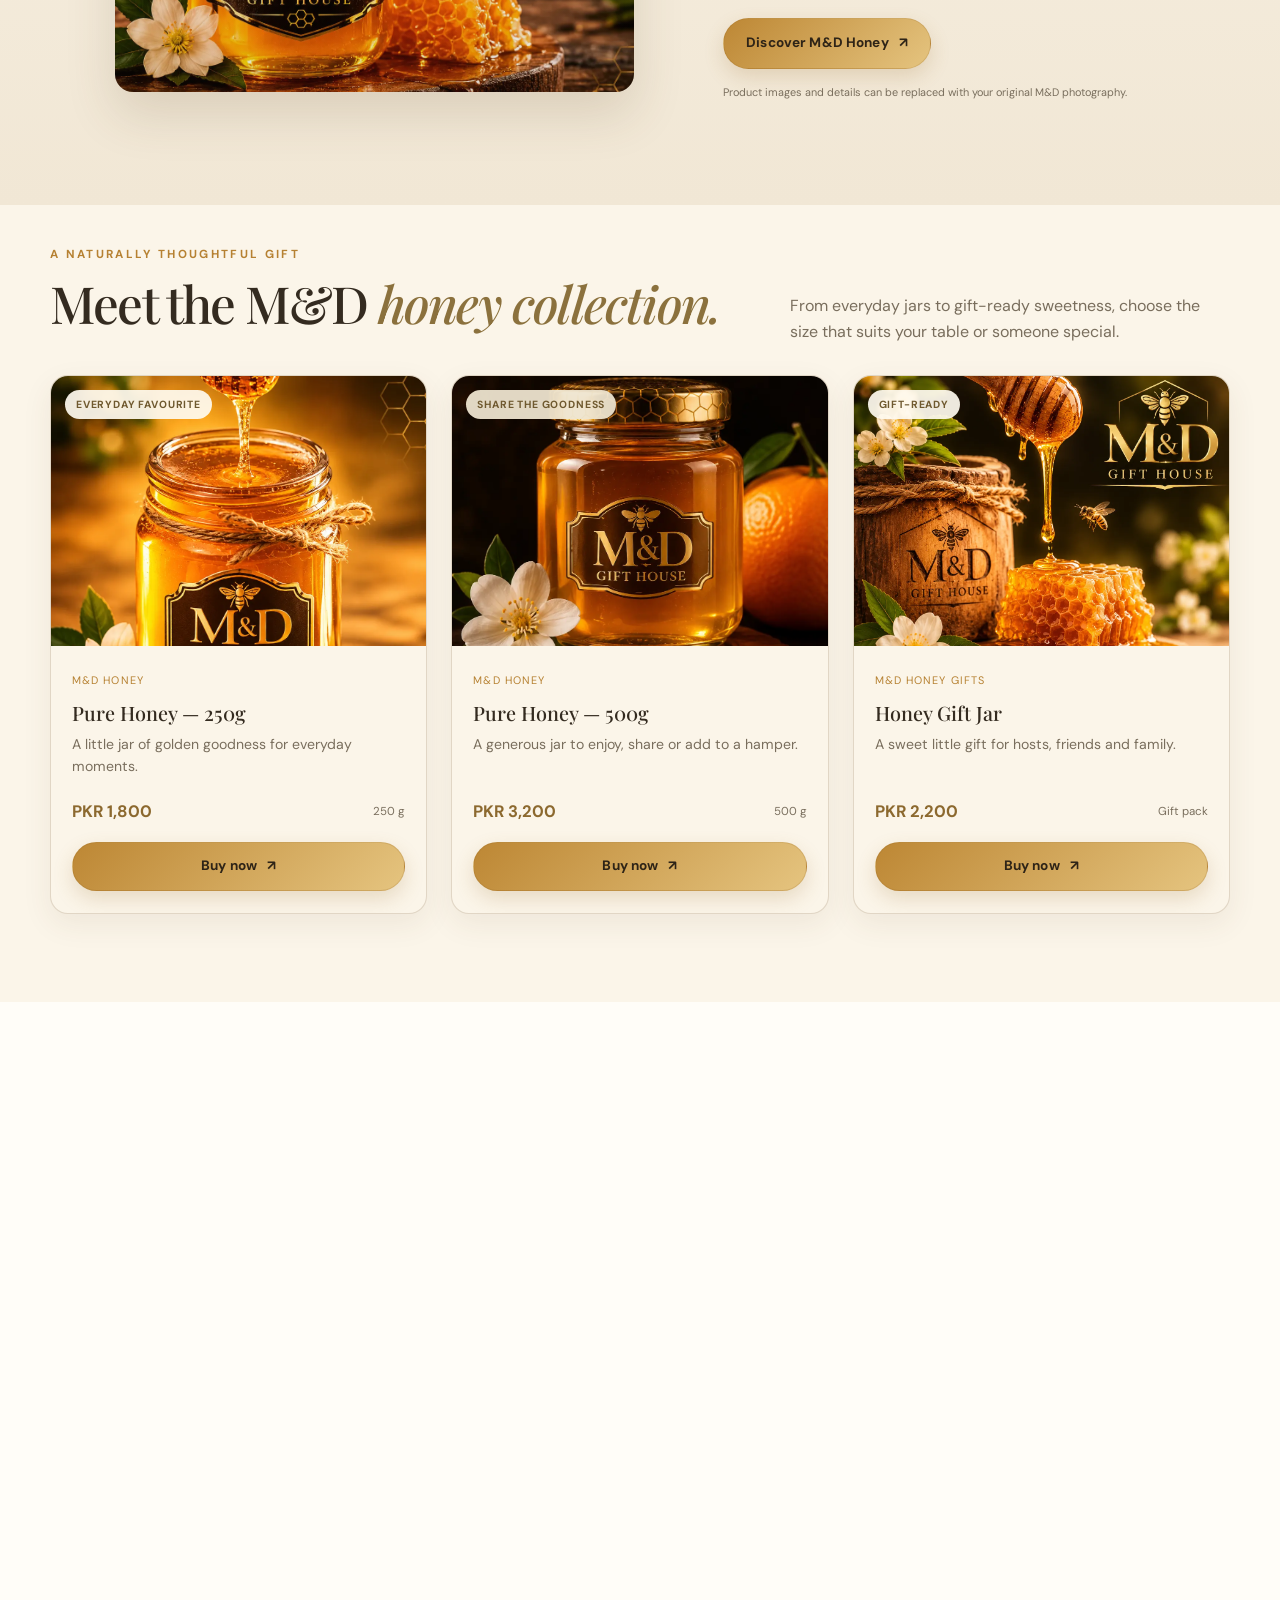
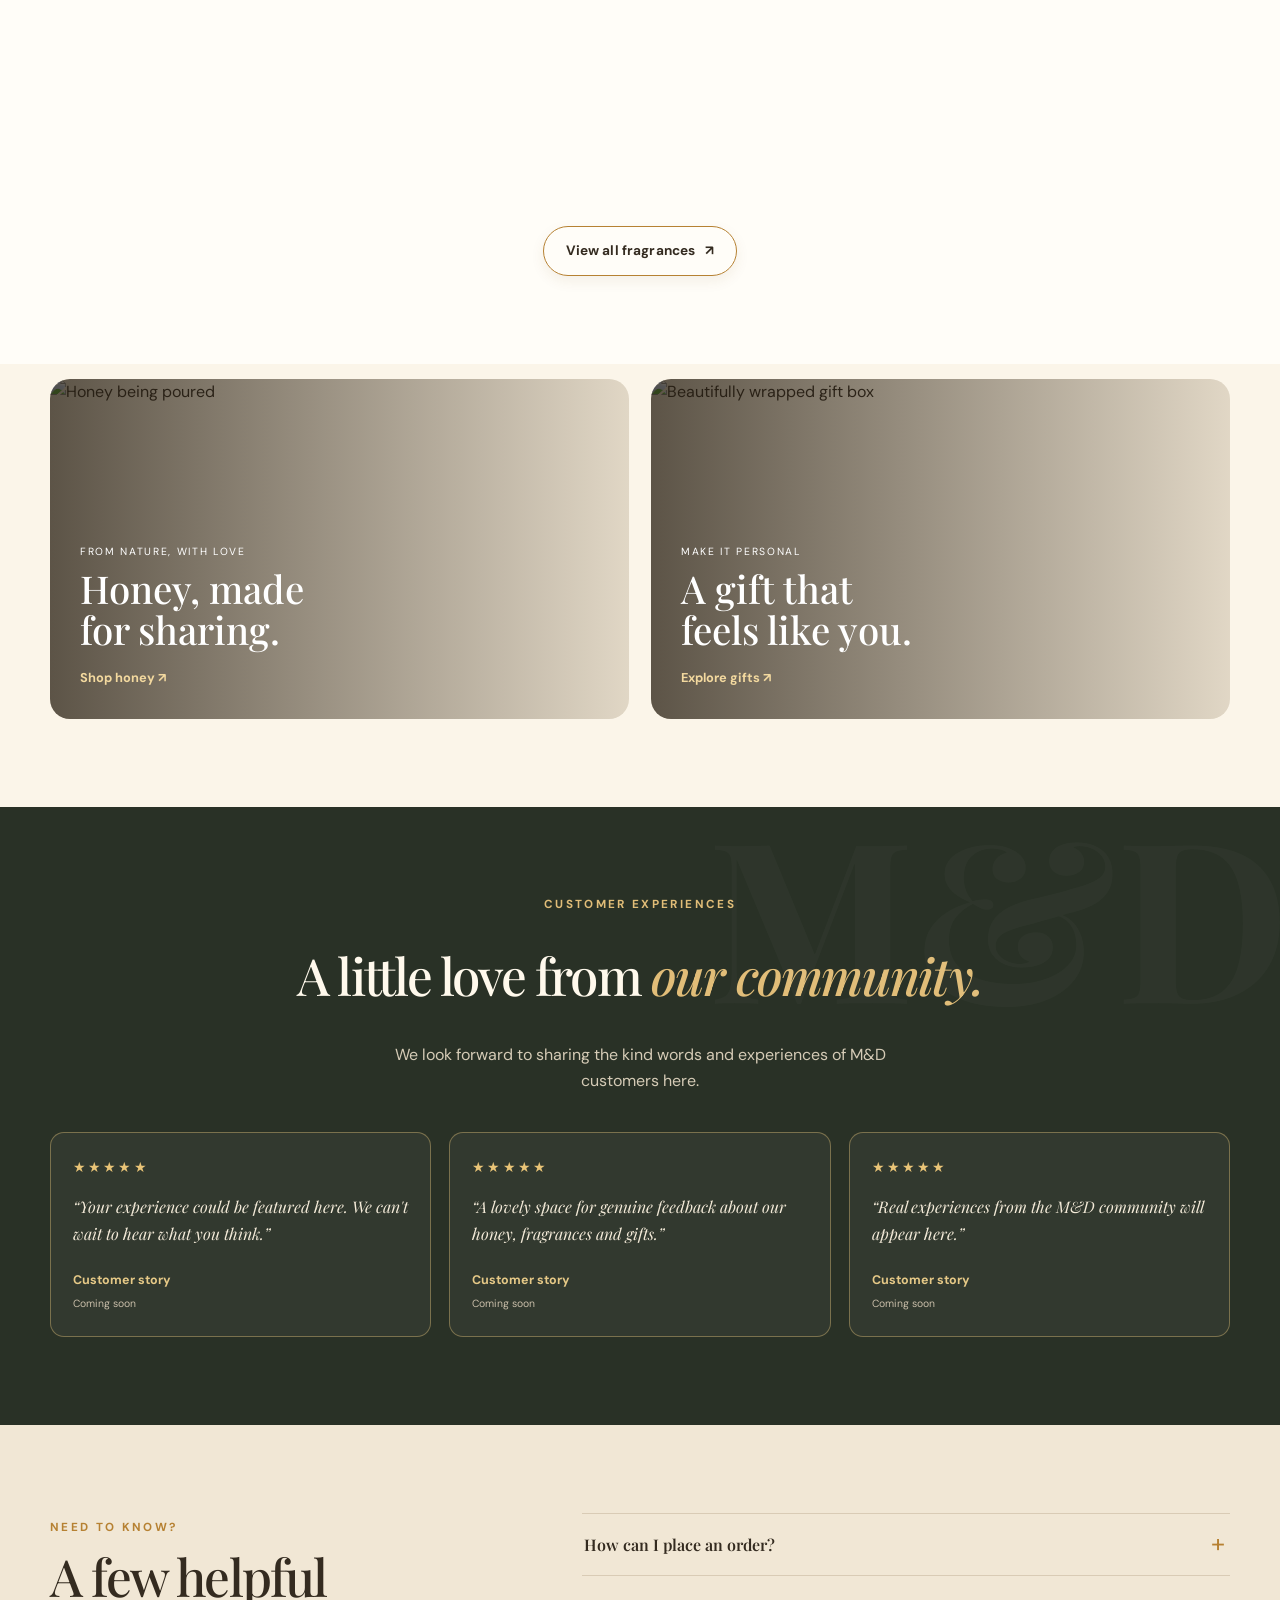
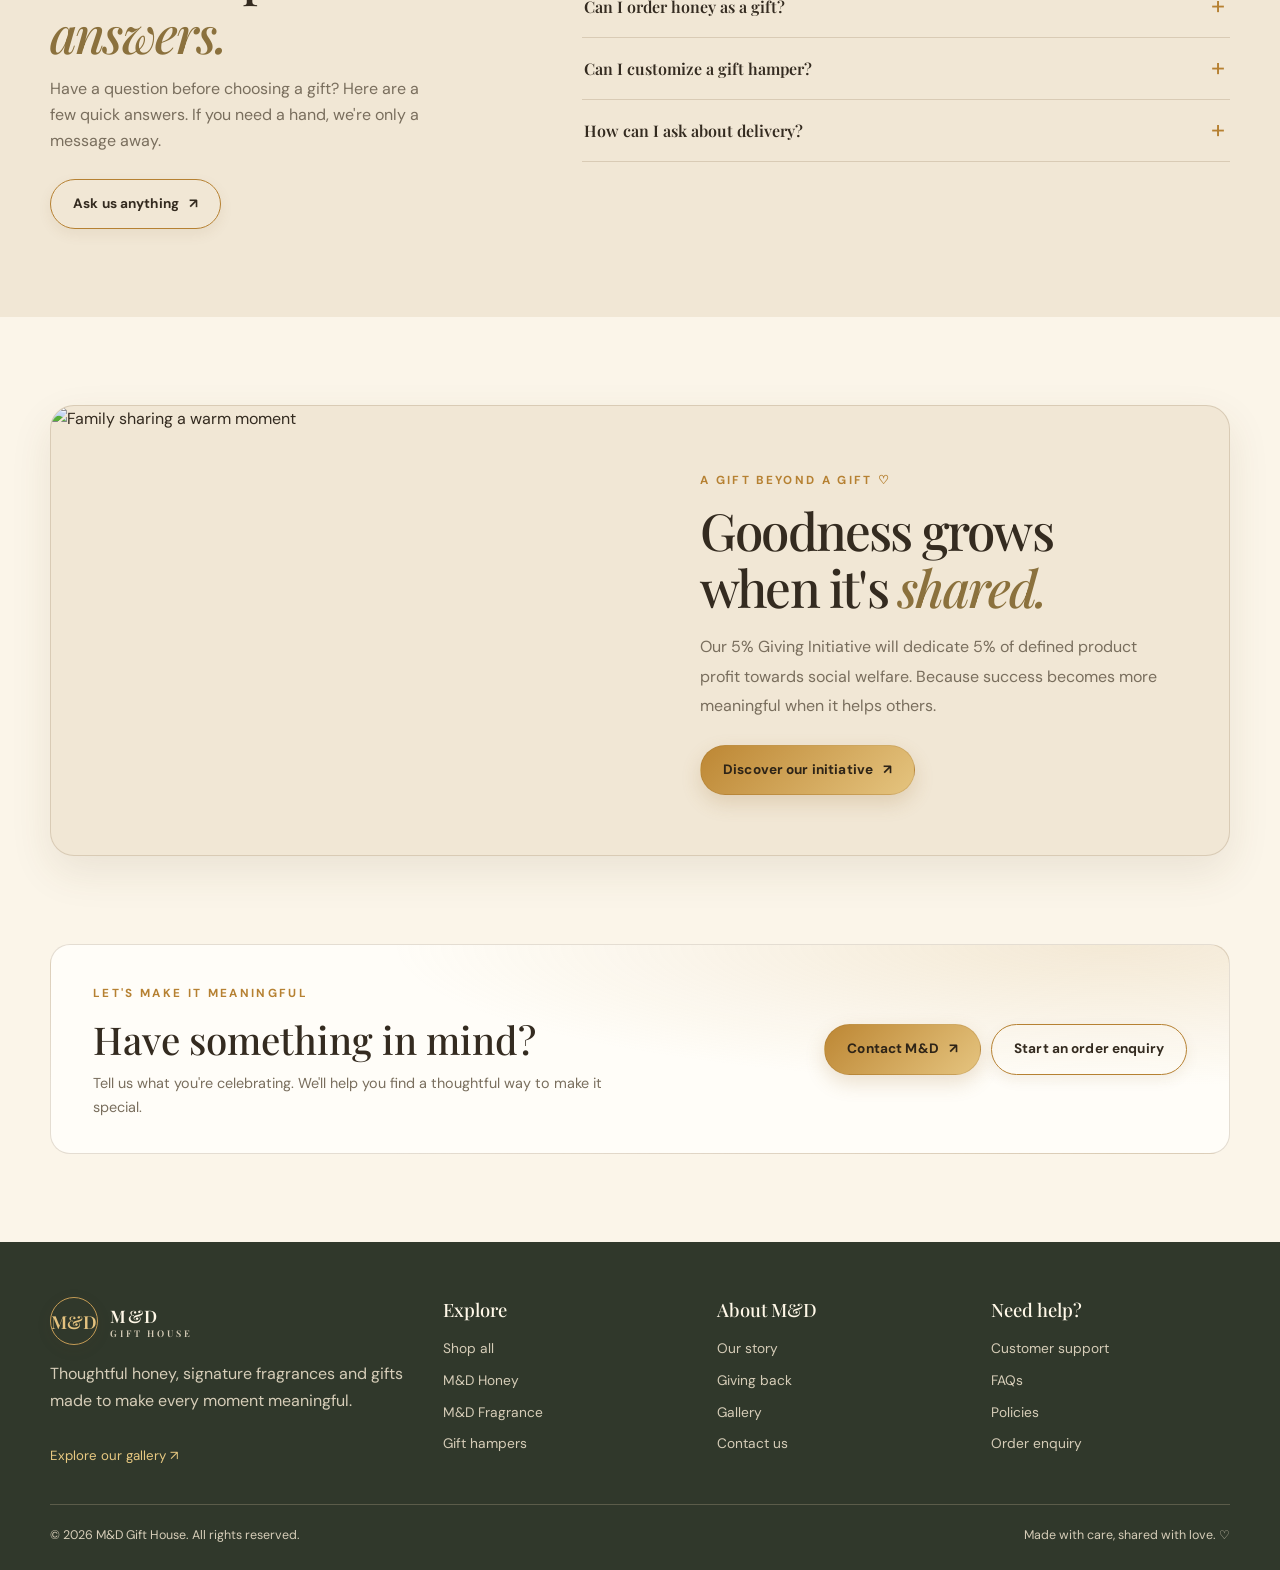
==== commit 13a4e428: "all images change to webp" ====
--- a/index.html
+++ b/index.html
@@ -135,7 +135,7 @@
           <div class="honey-layout">
             <div class="honey-photo reveal">
               <img
-                src="https://images.unsplash.com/photo-1587049352851-8d4e89133924?auto=format&fit=crop&w=1200&q=88"
+                src="assets/images/sectionhoney.webp"
                 alt="Golden honey in a glass jar with honey dipper"
                 loading="lazy"
               /><span class="photo-stamp">NATURE'S<br />GOLD</span>
@@ -182,7 +182,7 @@
             <article class="product-card reveal">
               <a class="product-photo" href="order.html?product=honey-250"
                 ><img
-                  src="https://images.unsplash.com/photo-1587049352851-8d4e89133924?auto=format&fit=crop&w=900&q=85"
+                  src="assets/images/honey1card.webp"
                   alt="Golden honey jar"
                   loading="lazy"
                 /><span class="product-badge">Everyday favourite</span></a
@@ -205,7 +205,7 @@
             <article class="product-card reveal">
               <a class="product-photo" href="order.html?product=honey-500"
                 ><img
-                  src="https://images.unsplash.com/photo-1471943311424-646960669fbc?auto=format&fit=crop&w=900&q=85"
+                  src="assets/images/jarhoney.webp"
                   alt="Honey dipper and honey"
                   loading="lazy"
                 /><span class="product-badge product-badge-soft"
@@ -230,7 +230,7 @@
             <article class="product-card reveal">
               <a class="product-photo" href="order.html?product=honey-gift"
                 ><img
-                  src="https://images.unsplash.com/photo-1603905179139-d4b5b7f8f7f8?auto=format&fit=crop&w=900&q=85"
+                  src="assets/images/honey2card.webp"
                   alt="Honey gift presentation"
                   loading="lazy"
                 /><span class="product-badge">Gift-ready</span></a
--- a/css/style.css
+++ b/css/style.css
@@ -51,7 +51,7 @@
 
   background-image:
     linear-gradient(rgba(10, 12, 11, 0.45), rgba(10, 12, 11, 0.55)),
-    url("../assets/images/hero.png");
+    url("../assets/images/herowebp.webp");
 
   background-position: center center;
   background-size: cover;
@@ -88,8 +88,7 @@
 /* BRAND NAME */
 
 .welcome-content h1 {
-  /* color: #e8c989; */
-  color: black;
+  color: #e8c989;
   font-size: clamp(65px, 12vw, 100px);
   font-weight: 800;
   letter-spacing: 10px;
@@ -102,8 +101,7 @@
 /* BRAND HEADING */
 
 .welcome-content h2 {
-  /* color: #f5e9d0; */
-  color: black;
+  color: #f5e9d0;
   font-size: clamp(14px, 3vw, 19px);
   font-weight: 700;
   letter-spacing: 4px;
@@ -407,7 +405,7 @@
       rgba(28, 23, 17, 0.36) 58%,
       rgba(28, 23, 17, 0.12)
     ),
-    url("../assets/images/hero.png") center/cover;
+    url("../assets/images/herowebp.webp") center/cover;
   /* background: url(../assets/images/Golden\ Honey\ and\ Amber\ Perfume\ Still\ Life.png); */
 }
 .page-hero {
@@ -418,7 +416,7 @@
       rgba(28, 23, 17, 0.36) 58%,
       rgba(28, 23, 17, 0.12)
     ),
-    url("../assets/images/hero.png") center/cover;
+    url("../assets/images/herowebp.webp") center/cover;
 }
 /* .page-hero {
   min-height: 550px;
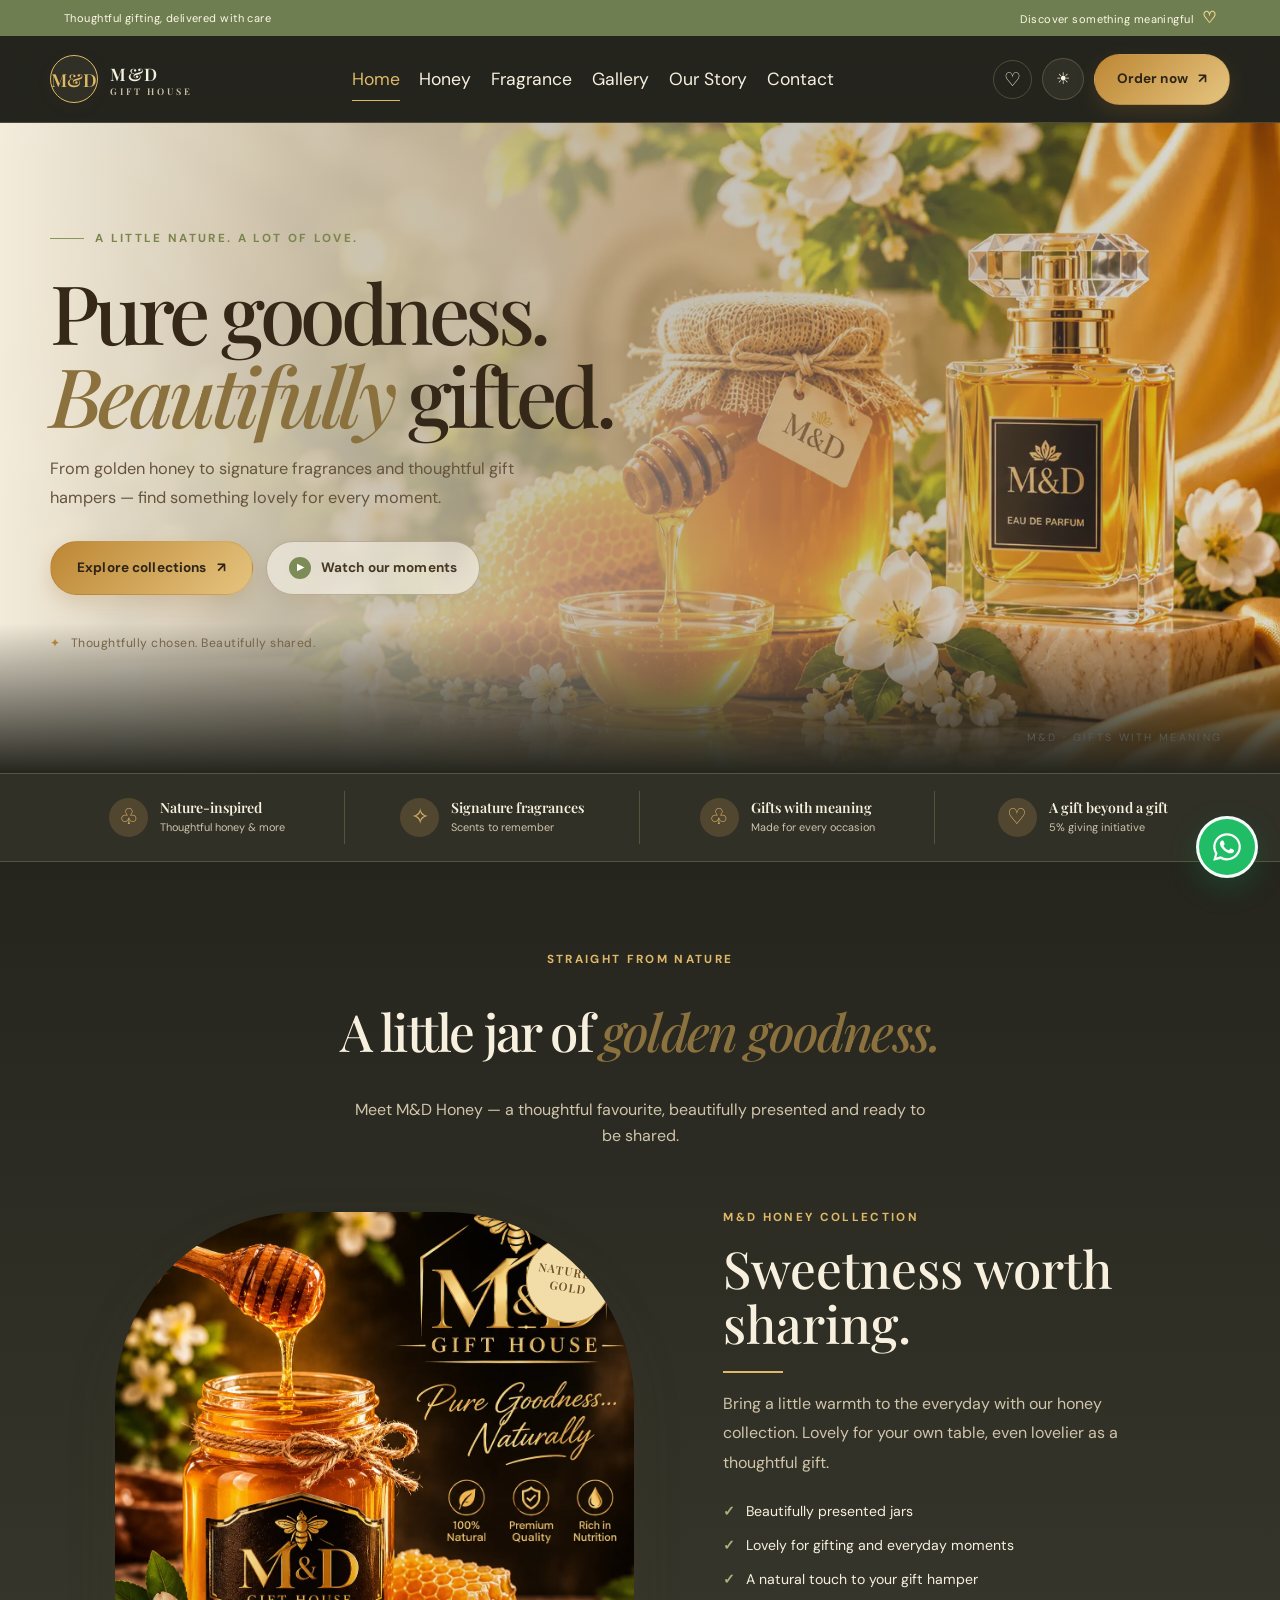
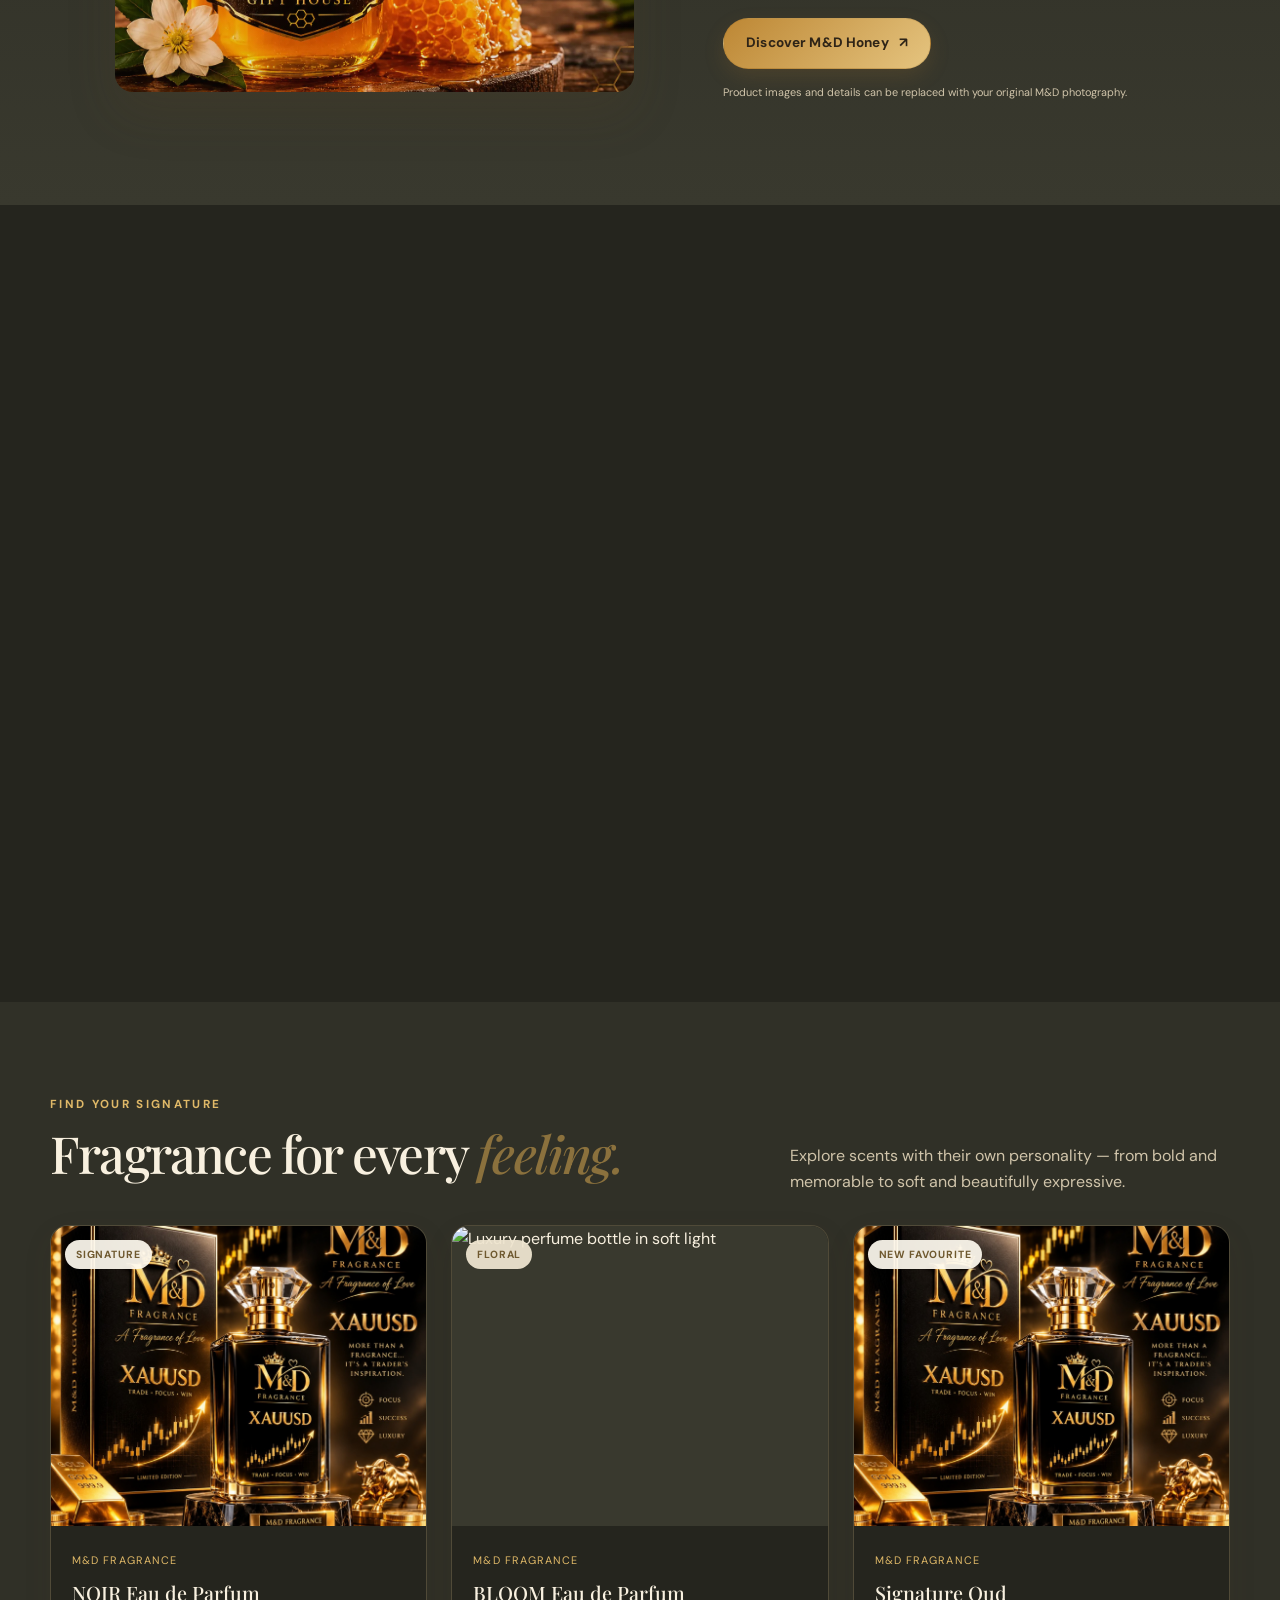
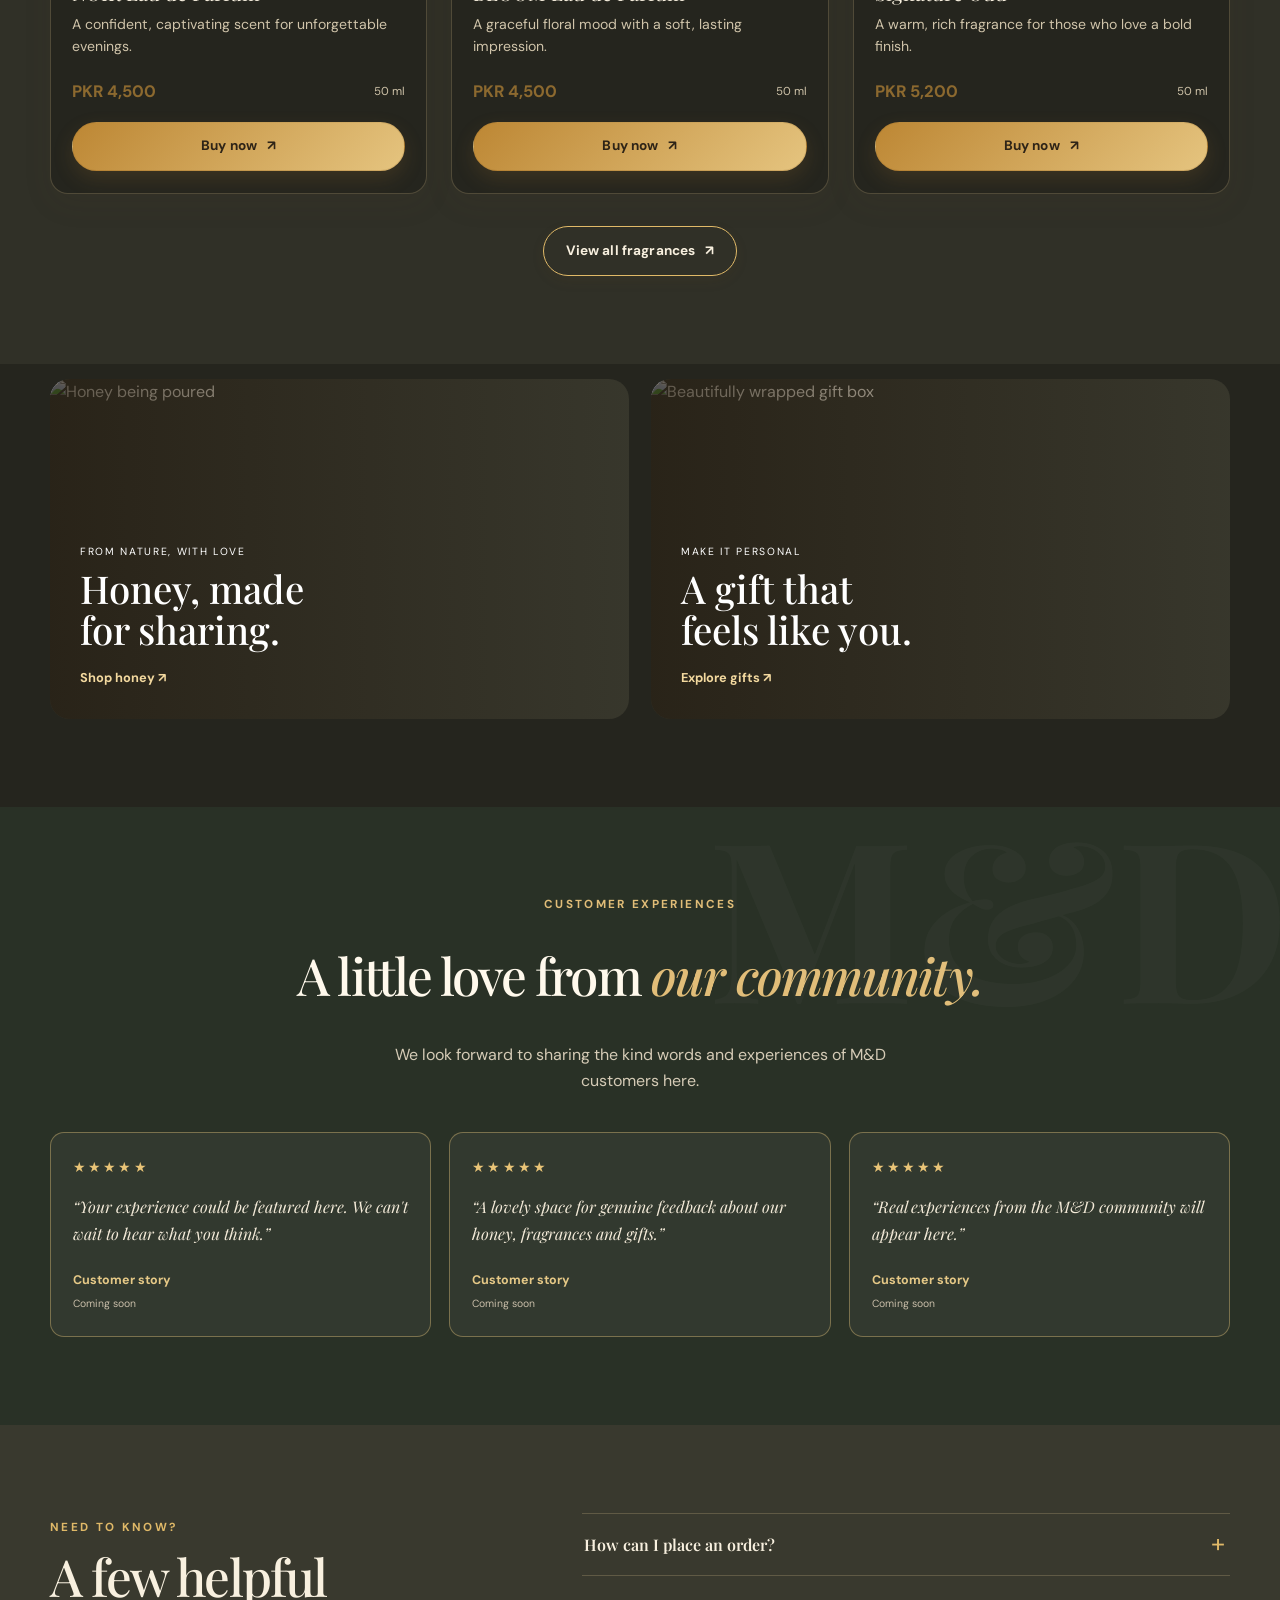
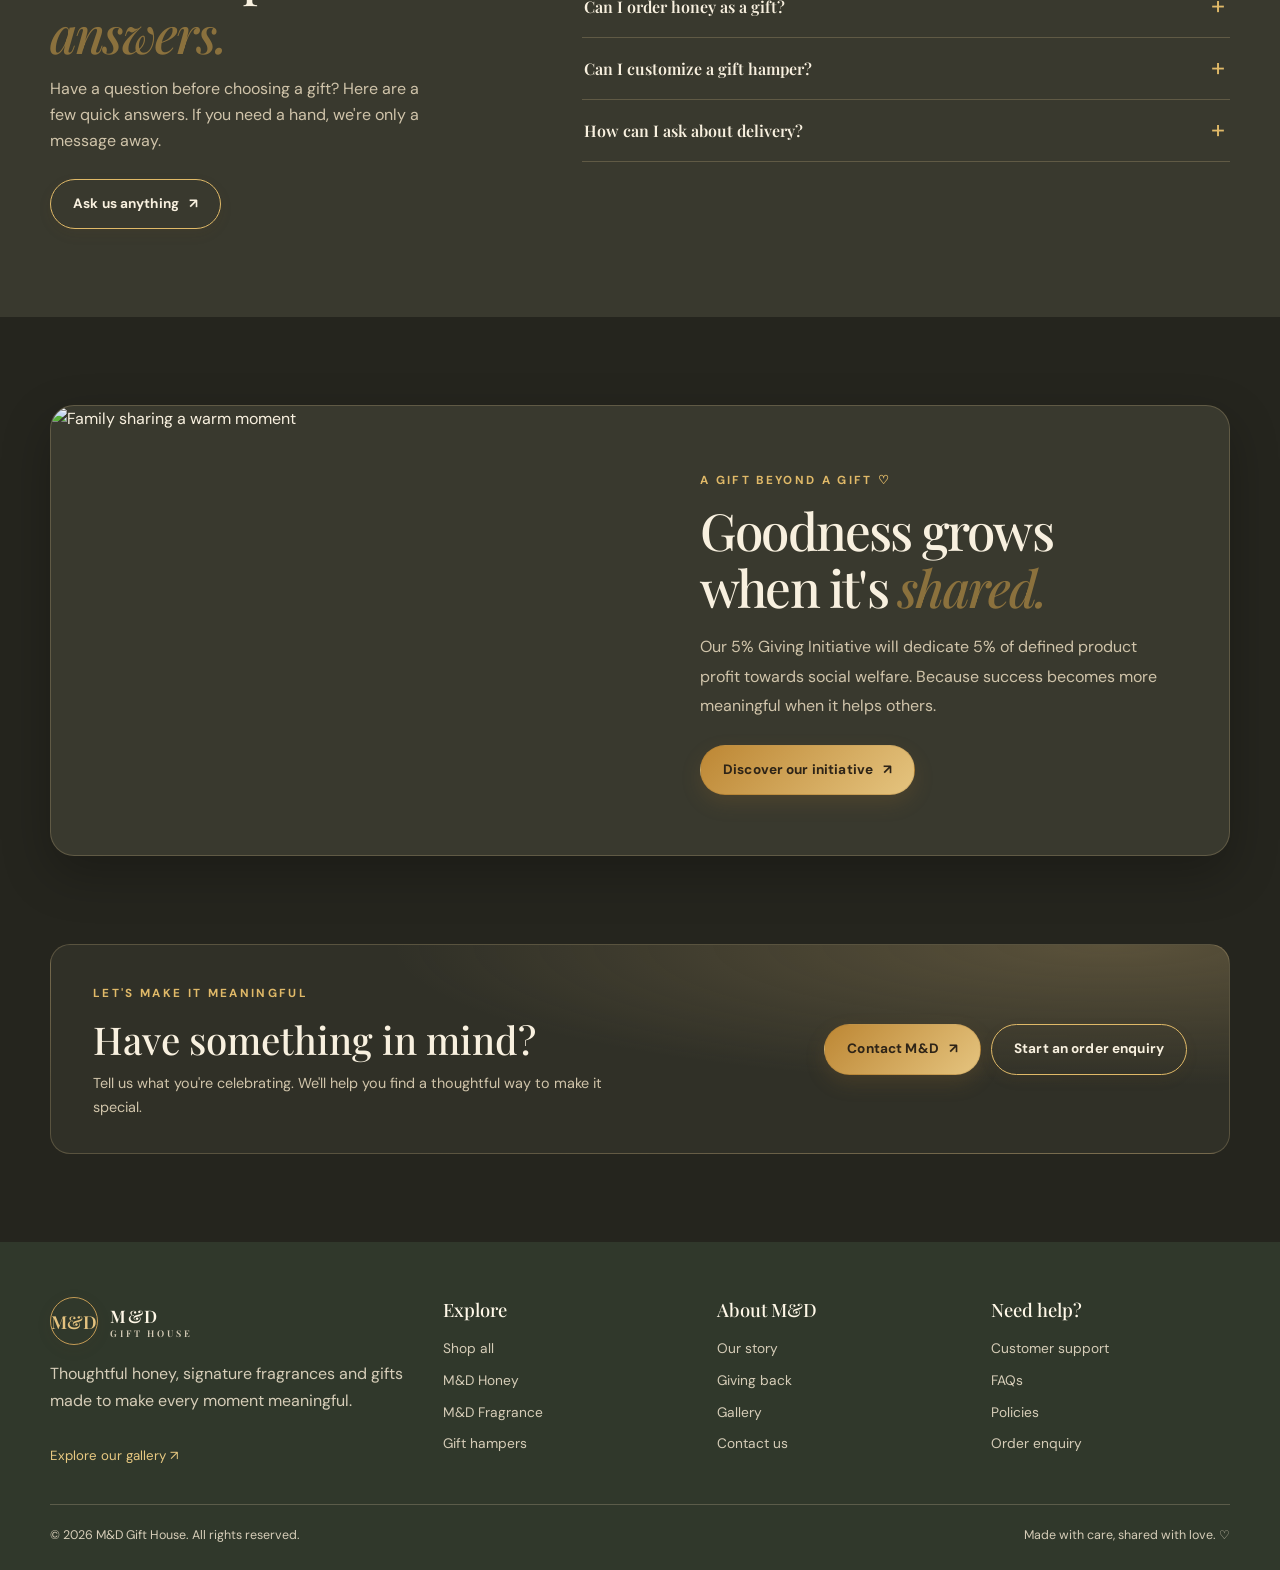
==== commit 4f530f9c: "favicon added" ====
--- a/index.html
+++ b/index.html
@@ -4,6 +4,34 @@
     <meta charset="utf-8" />
     <meta name="viewport" content="width=device-width,initial-scale=1" />
     <meta name="theme-color" content="#fbf5e9" />
+    <!-- Favicon package generated by Favicon.im Converter -->
+    <link rel="icon" type="image/x-icon" href="/favicon.ico" />
+    <link
+      rel="icon"
+      type="image/png"
+      sizes="16x16"
+      href="assets/images/favicons/favicon-16x16.png"
+    />
+    <link
+      rel="icon"
+      type="image/png"
+      sizes="32x32"
+      href="assets/images/favicons/favicon-32x32.png"
+    />
+
+    <link
+      rel="icon"
+      type="image/png"
+      sizes="192x192"
+      href="assets/images/favicons/android-chrome-192x192.png"
+    />
+    <link
+      rel="icon"
+      type="image/png"
+      sizes="512x512"
+      href="assets/images/favicons/android-chrome-512x512.png"
+    />
+    <!-- <meta name="theme-color" content="#ffffff"> -->
     <title>M&D Gift House | Thoughtful Gifts, Naturally Beautiful</title>
     <meta
       name="description"
@@ -16,8 +44,16 @@
       href="https://fonts.googleapis.com/css2?family=DM+Sans:wght@400;500;600;700&family=Playfair+Display:wght@400;500;600;700&display=swap"
       rel="stylesheet"
     />
+
     <link rel="stylesheet" href="css/style.css" />
+    <link
+      rel="preload"
+      as="image"
+      href="assets/images/herowebp.webp"
+      fetchpriority="high"
+    />
   </head>
+
   <body class="home-page">
     <div class="announcement">
       <span>Thoughtful gifting, delivered with care</span
@@ -32,8 +68,16 @@
           ></a
         >
         <nav class="nav-links" data-nav aria-label="Main navigation">
-          <a class="active" href="index.html">Home</a
-          ><a href="shop.html#honey">Honey</a
+          <!-- <a class="active" href="index.html">Home</a> -->
+          <a
+            class="active"
+            href="index.html"
+            onclick="sessionStorage.setItem('mdSkipWelcomeOnce', 'true')"
+          >
+            Home
+          </a>
+
+          <a href="shop.html#honey">Honey</a
           ><a href="shop.html#fragrance">Fragrance</a
           ><a href="gallery.html">Gallery</a><a href="story.html">Our Story</a
           ><a href="contact.html">Contact</a>
--- a/css/style.css
+++ b/css/style.css
@@ -47,7 +47,9 @@
   align-items: center;
   justify-content: center;
 
-  background-color: #101210;
+  background: rgba(20, 18, 14, 0.35);
+  backdrop-filter: blur(8px);
+  -webkit-backdrop-filter: blur(7px);
 
   background-image:
     linear-gradient(rgba(10, 12, 11, 0.45), rgba(10, 12, 11, 0.55)),
@@ -1205,8 +1207,7 @@
   background: linear-gradient(
     90deg,
     rgba(250, 242, 225, 0.97) 0%,
-    rgba(250, 242, 225, 0.88) 32%,
-    rgba(250, 242, 225, 0.25) 64%,
+    /* rgba(250, 242, 225, 0.88) 32%, */ rgba(250, 242, 225, 0.25) 64%,
     rgba(42, 31, 18, 0.02) 100%
   );
 }
@@ -1857,8 +1858,7 @@
   .hero-shade {
     background: linear-gradient(
       90deg,
-      rgba(250, 242, 225, 0.96),
-      rgba(250, 242, 225, 0.78) 57%,
+      /* rgba(250, 242, 225, 0.56), */ rgba(250, 242, 225, 0.78) 57%,
       rgba(250, 242, 225, 0.18)
     );
   }
